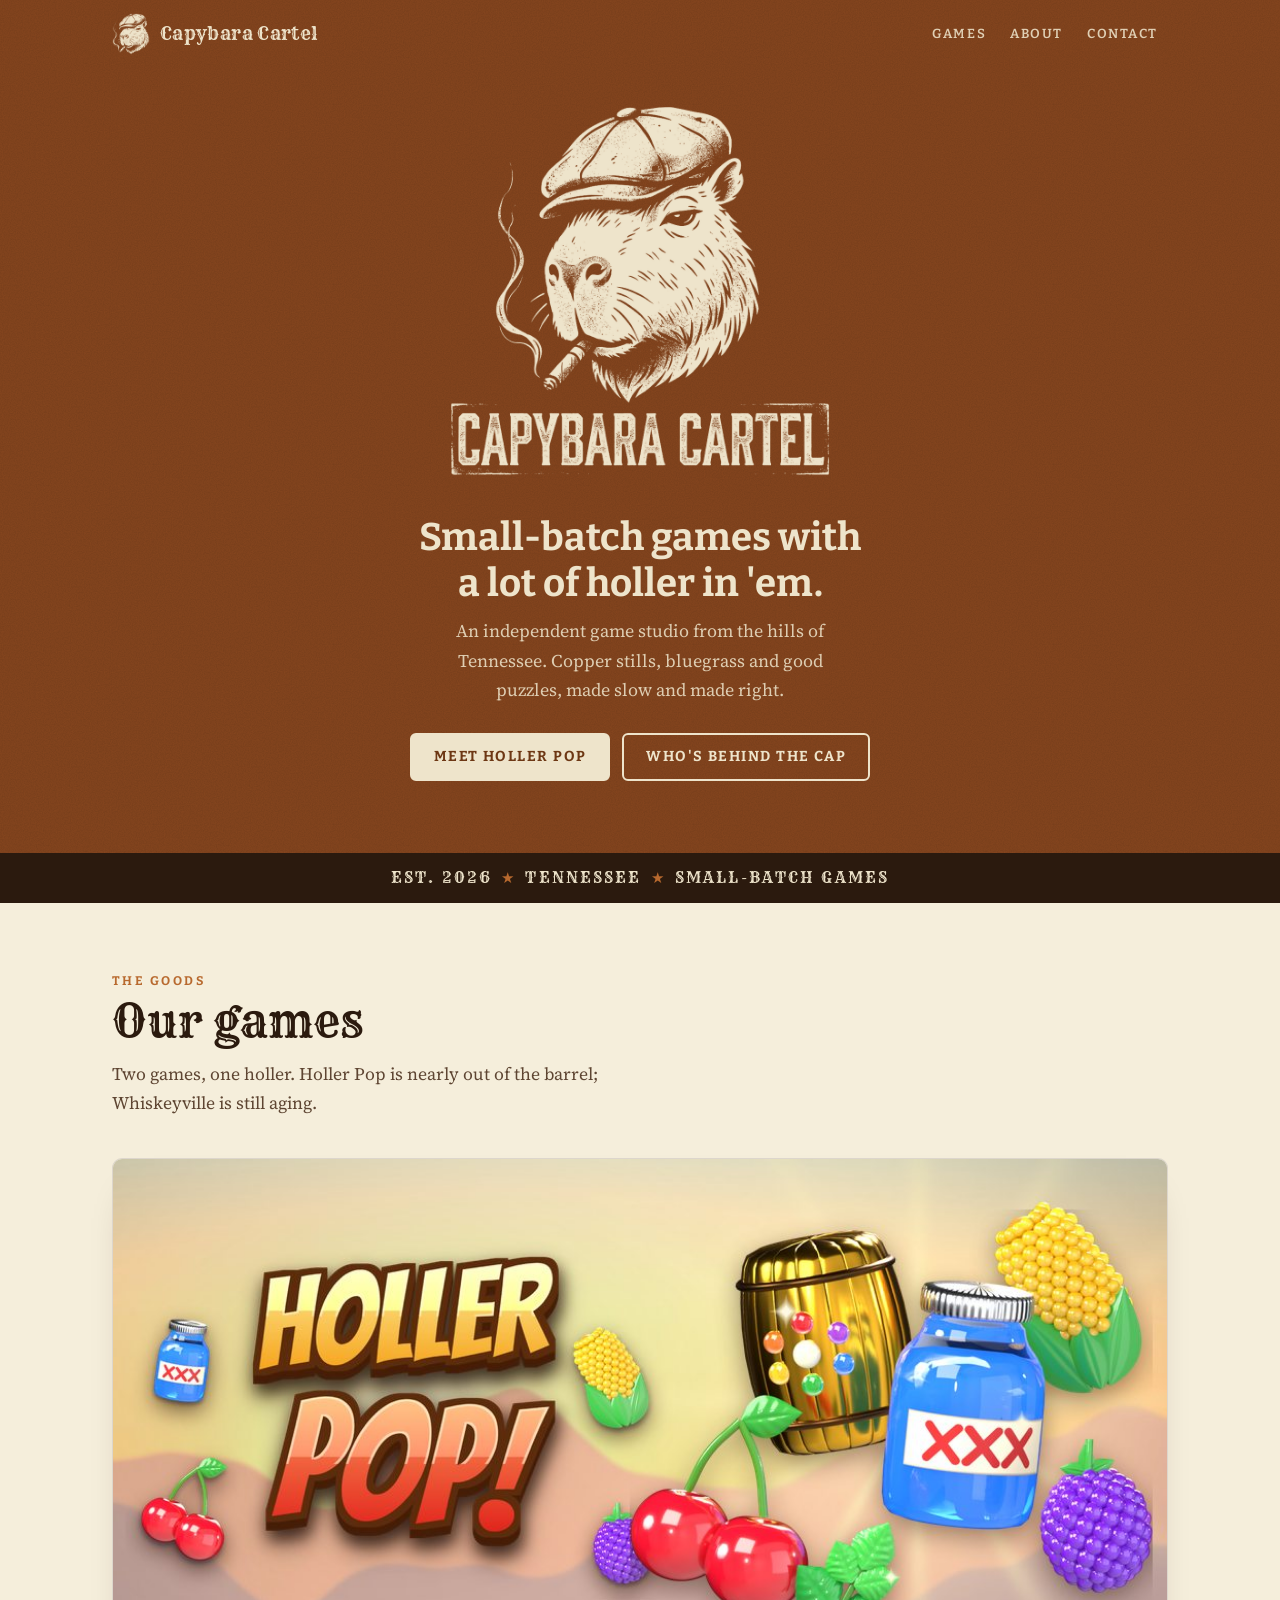
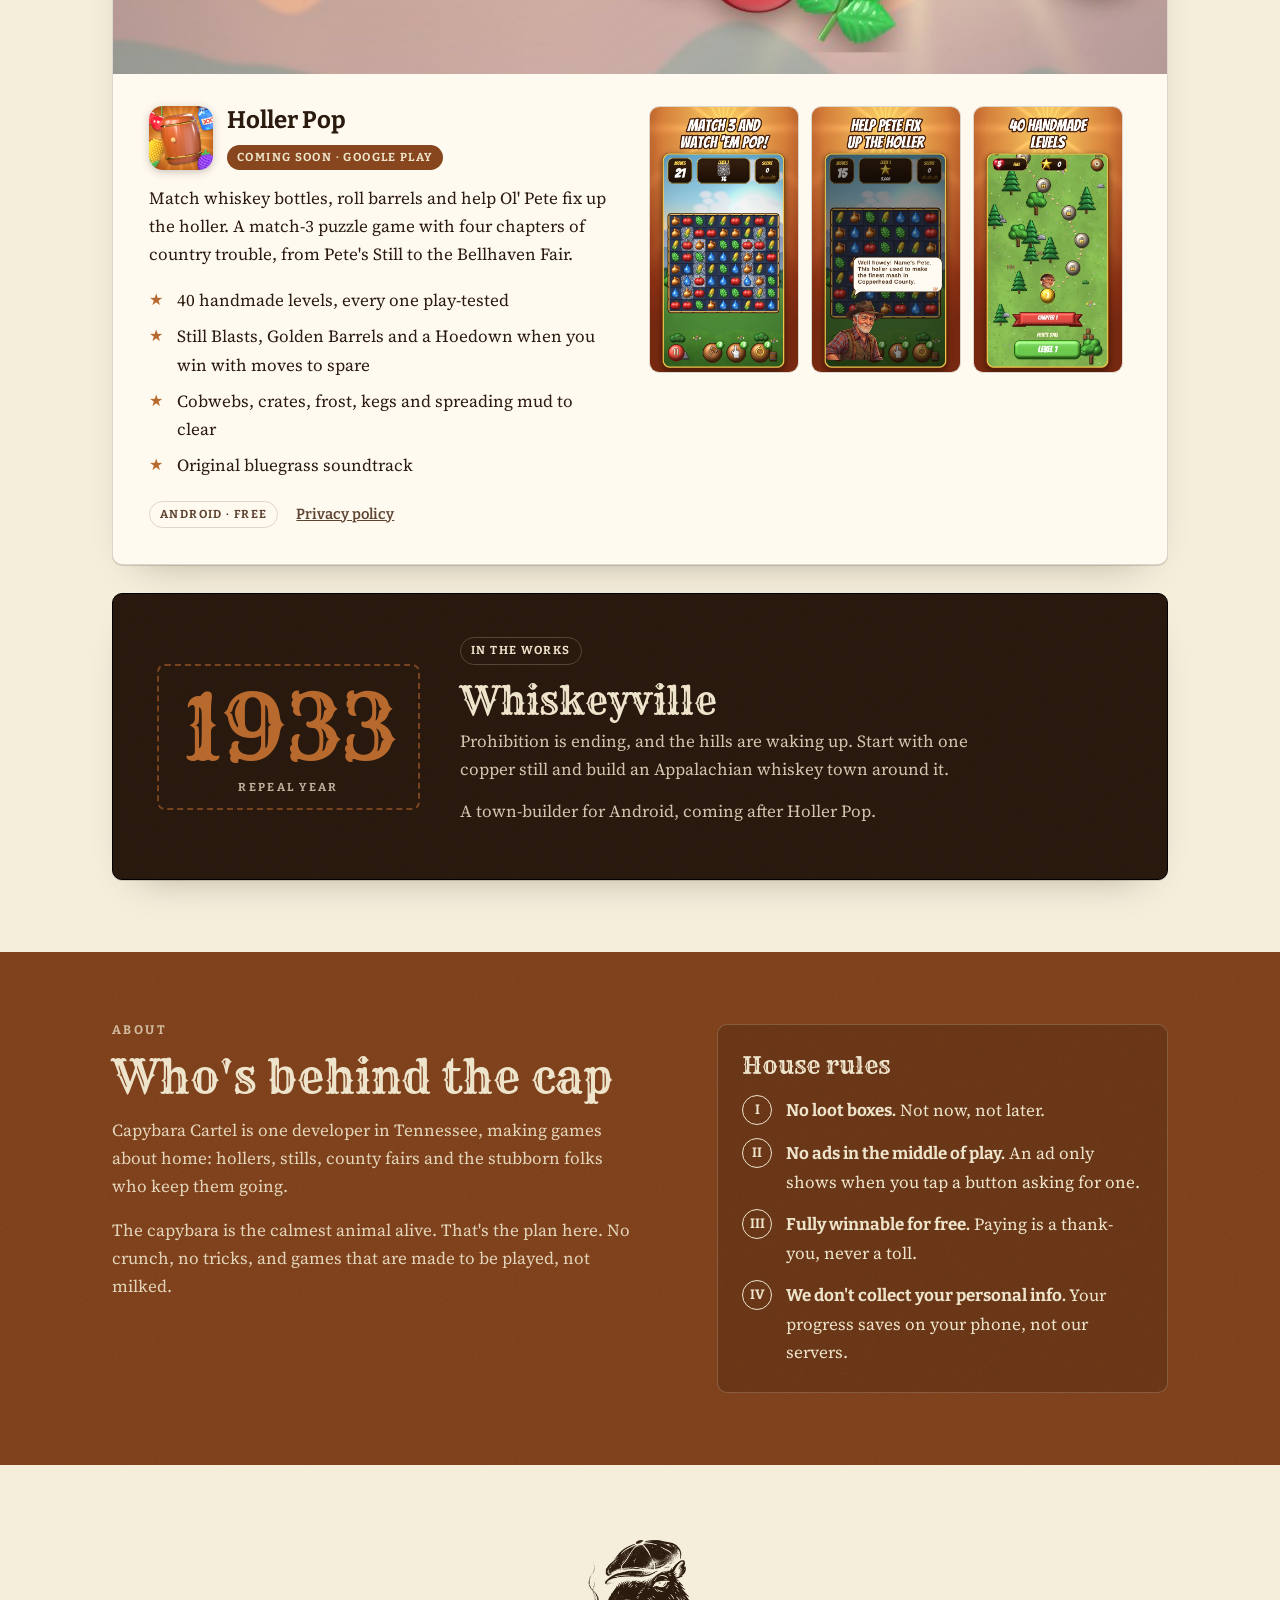
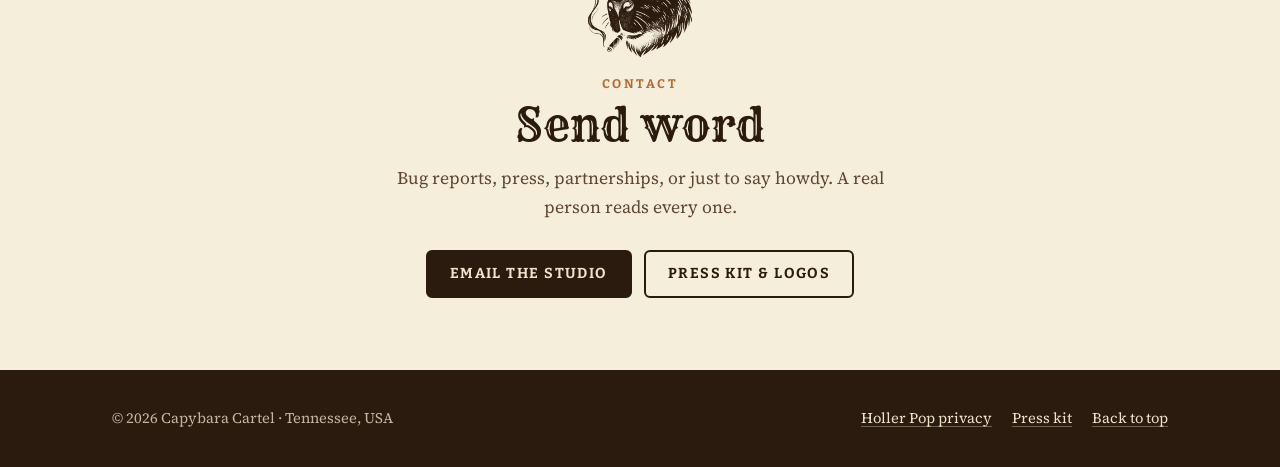
==== index.html @ c7dc0585 "Capybara Cartel studio site and logo kit Home page, press kit, Holler Pop privacy policy, app-ads.tx" ====
<!doctype html>
<html lang="en">
<head>
<meta charset="utf-8">
<meta name="viewport" content="width=device-width, initial-scale=1">
<title>Capybara Cartel</title>
<meta name="description" content="Capybara Cartel is an independent game studio in Tennessee making small-batch games. Home of Holler Pop and Whiskeyville.">
<meta name="theme-color" content="#87461e">

<!-- Sharing cards. Absolute URLs: update SITE_URL here if the site moves to its own domain. -->
<meta property="og:type" content="website">
<meta property="og:site_name" content="Capybara Cartel">
<meta property="og:title" content="Capybara Cartel">
<meta property="og:description" content="Small-batch games from the hills of Tennessee. Home of Holler Pop and Whiskeyville.">
<meta property="og:url" content="https://devslade.github.io/">
<meta property="og:image" content="https://devslade.github.io/assets/img/og-image.png">
<meta name="twitter:card" content="summary_large_image">

<link rel="icon" href="assets/img/favicon.ico" sizes="any">
<link rel="icon" type="image/png" sizes="32x32" href="assets/img/icon-32.png">
<link rel="apple-touch-icon" href="assets/img/icon-180.png">
<link rel="manifest" href="site.webmanifest">

<link rel="preconnect" href="https://fonts.googleapis.com">
<link rel="preconnect" href="https://fonts.gstatic.com" crossorigin>
<link href="https://fonts.googleapis.com/css2?family=Bitter:wght@600;700&family=Rye&family=Source+Serif+4:ital,opsz,wght@0,8..60,400;0,8..60,600;1,8..60,400&display=swap" rel="stylesheet">
<link rel="stylesheet" href="assets/css/site.css">
</head>
<body>
<a class="skip" href="#main">Skip to content</a>

<header class="site-header grain">
  <div class="wrap">
    <a class="brand" href="./" aria-label="Capybara Cartel home">
      <img src="assets/img/mark-cream-112.png" width="100" height="112" alt="">
      <span>Capybara Cartel</span>
    </a>
    <nav class="nav" aria-label="Main">
      <a href="#games">Games</a>
      <a href="#about">About</a>
      <a href="#contact">Contact</a>
    </nav>
  </div>
</header>

<main id="main">
  <section class="hero grain" aria-labelledby="hero-title">
    <div class="wrap">
      <img class="hero-logo" src="assets/img/lockup-cream.png" width="880" height="858"
           alt="Capybara Cartel logo: a capybara in a flat cap with a cigar, above the studio name">
      <h1 id="hero-title">Small-batch games with a lot of holler in 'em.</h1>
      <p>An independent game studio from the hills of Tennessee. Copper stills, bluegrass and good puzzles, made slow and made right.</p>
      <div class="actions">
        <a class="btn btn-cream" href="#holler-pop">Meet Holler Pop</a>
        <a class="btn btn-ghost" href="#about">Who's behind the cap</a>
      </div>
    </div>
  </section>

  <div class="band" aria-hidden="true">
    <p>Est. 2026<span class="star">★</span>Tennessee<span class="star">★</span>Small-batch games</p>
  </div>

  <section id="games" aria-labelledby="games-title">
    <div class="wrap">
      <p class="eyebrow">The goods</p>
      <h2 id="games-title">Our games</h2>
      <p class="lede">Two games, one holler. Holler Pop is nearly out of the barrel; Whiskeyville is still aging.</p>

      <article class="game" id="holler-pop" aria-labelledby="hp-title">
        <img class="game-feature" src="assets/img/holler-pop/feature.jpg" width="1024" height="500"
             alt="Holler Pop: cherries, a corn cob, a golden barrel and a jar of moonshine around the game's title">
        <div class="game-body">
          <div>
            <div class="game-title">
              <img src="assets/img/holler-pop/icon-256.png" width="64" height="64" alt="">
              <div>
                <h3 id="hp-title">Holler Pop</h3>
                <span class="pill">Coming soon · Google Play</span>
              </div>
            </div>
            <p>Match whiskey bottles, roll barrels and help Ol' Pete fix up the holler. A match-3 puzzle game with four chapters of country trouble, from Pete's Still to the Bellhaven Fair.</p>
            <ul class="ticks">
              <li>40 handmade levels, every one play-tested</li>
              <li>Still Blasts, Golden Barrels and a Hoedown when you win with moves to spare</li>
              <li>Cobwebs, crates, frost, kegs and spreading mud to clear</li>
              <li>Original bluegrass soundtrack</li>
            </ul>
            <div class="links">
              <span class="pill soft" style="color:var(--ink-soft);border-color:var(--line)">Android · Free</span>
              <a class="text" href="holler-pop/privacy.html">Privacy policy</a>
            </div>
          </div>
          <ul class="shots" aria-label="Holler Pop screenshots">
            <li><img src="assets/img/holler-pop/shot-board.jpg" width="540" height="960" loading="lazy" alt="A level 7 board of apples, corn, leaves and copper stills, some under cobwebs"></li>
            <li><img src="assets/img/holler-pop/shot-pete.jpg" width="540" height="960" loading="lazy" alt="Ol' Pete introduces himself: this holler used to make the finest mash in Copperhead County"></li>
            <li><img src="assets/img/holler-pop/shot-map.jpg" width="540" height="960" loading="lazy" alt="The chapter map, a trail of levels winding through pine trees"></li>
            <li><img src="assets/img/holler-pop/shot-win.jpg" width="540" height="960" loading="lazy" alt="Level 40 complete with three stars and a mallet reward"></li>
          </ul>
        </div>
      </article>

      <article class="game dark grain" id="whiskeyville" aria-labelledby="wv-title">
        <div class="game-body">
          <div class="year" aria-hidden="true">1933<small>Repeal year</small></div>
          <div>
            <span class="pill soft">In the works</span>
            <h3 id="wv-title" style="margin-top:14px">Whiskeyville</h3>
            <p>Prohibition is ending, and the hills are waking up. Start with one copper still and build an Appalachian whiskey town around it.</p>
            <p>A town-builder for Android, coming after Holler Pop.</p>
          </div>
        </div>
      </article>
    </div>
  </section>

  <section class="about grain" id="about" aria-labelledby="about-title">
    <div class="wrap about-grid">
      <div>
        <p class="eyebrow">About</p>
        <h2 id="about-title">Who's behind the cap</h2>
        <p>Capybara Cartel is one developer in Tennessee, making games about home: hollers, stills, county fairs and the stubborn folks who keep them going.</p>
        <p>The capybara is the calmest animal alive. That's the plan here. No crunch, no tricks, and games that are made to be played, not milked.</p>
      </div>
      <div class="rules">
        <h3>House rules</h3>
        <ol>
          <li><strong>No loot boxes.</strong> Not now, not later.</li>
          <li><strong>No ads in the middle of play.</strong> An ad only shows when you tap a button asking for one.</li>
          <li><strong>Fully winnable for free.</strong> Paying is a thank-you, never a toll.</li>
          <li><strong>We don't collect your personal info.</strong> Your progress saves on your phone, not our servers.</li>
        </ol>
      </div>
    </div>
  </section>

  <section class="contact" id="contact" aria-labelledby="contact-title">
    <div class="wrap">
      <img class="mark" src="assets/img/mark-ink-220.png" width="197" height="220" alt="">
      <p class="eyebrow">Contact</p>
      <h2 id="contact-title">Send word</h2>
      <p class="lede">Bug reports, press, partnerships, or just to say howdy. A real person reads every one.</p>
      <div class="actions">
        <!-- Replace SUPPORT_EMAIL with the public studio address (also in holler-pop/privacy.html). -->
        <a class="btn btn-ink" href="mailto:SUPPORT_EMAIL">Email the studio</a>
        <a class="btn btn-line" href="brand/">Press kit &amp; logos</a>
      </div>
    </div>
  </section>
</main>

<footer class="site-footer">
  <div class="wrap">
    <span>© 2026 Capybara Cartel · Tennessee, USA</span>
    <nav aria-label="Footer">
      <a href="holler-pop/privacy.html">Holler Pop privacy</a>
      <a href="brand/">Press kit</a>
      <a href="#main">Back to top</a>
    </nav>
  </div>
</footer>
</body>
</html>
---- assets/css/site.css ----
/* Capybara Cartel — site styles
   Brand: rust #87461E, cream #EEE4CB, ink #2B1A0E.
   Type: Rye (display), Bitter (headings and labels), Source Serif 4 (body). */

:root {
  --rust: #87461e;
  --rust-deep: #6d3714;
  --cream: #eee4cb;
  --paper: #f5eedb;
  --paper-2: #ebe1c6;
  --ink: #2b1a0e;
  --ink-soft: #5e4532;
  --copper: #b8692e;
  --line: rgba(43, 26, 14, 0.16);
  --line-light: rgba(238, 228, 203, 0.22);

  --font-display: "Rye", Georgia, serif;
  --font-head: "Bitter", Georgia, serif;
  --font-body: "Source Serif 4", Georgia, "Times New Roman", serif;

  --wrap: 1120px;
  --radius: 6px;
  --grain: url("data:image/svg+xml,%3Csvg xmlns='http://www.w3.org/2000/svg' width='180' height='180'%3E%3Cfilter id='n'%3E%3CfeTurbulence type='fractalNoise' baseFrequency='.85' numOctaves='3' stitchTiles='stitch'/%3E%3CfeColorMatrix values='0 0 0 0 0 0 0 0 0 0 0 0 0 0 0 0 0 0 .55 0'/%3E%3C/filter%3E%3Crect width='100%25' height='100%25' filter='url(%23n)'/%3E%3C/svg%3E");
}

*, *::before, *::after { box-sizing: border-box; }
html { scroll-behavior: smooth; -webkit-text-size-adjust: 100%; }
body {
  margin: 0;
  background: var(--paper);
  color: var(--ink);
  font: 400 1.0625rem/1.65 var(--font-body);
}
img { max-width: 100%; height: auto; display: block; }
a { color: inherit; }
:focus-visible { outline: 3px solid var(--copper); outline-offset: 3px; border-radius: 2px; }

.wrap { width: 100%; max-width: var(--wrap); margin: 0 auto; padding: 0 16px; }
@media (min-width: 720px) { .wrap { padding: 0 32px; } }

.skip { position: absolute; left: -999px; top: 0; background: var(--cream); color: var(--ink); padding: 8px 12px; z-index: 10; }
.skip:focus { left: 8px; top: 8px; }

/* Grain overlay for the rust sections, to match the logo's screen-print texture */
.grain { position: relative; isolation: isolate; }
.grain::after {
  content: ""; position: absolute; inset: 0; z-index: -1; pointer-events: none;
  background-image: var(--grain); opacity: 0.22; mix-blend-mode: multiply;
}

/* ── Header ───────────────────────────────────────────── */
.site-header { background: var(--rust); color: var(--cream); }
.site-header .wrap { display: flex; align-items: center; justify-content: space-between; gap: 16px; min-height: 68px; }
.brand { display: flex; align-items: center; gap: 10px; text-decoration: none; }
.brand img { width: 38px; height: auto; }
.brand span { font-family: var(--font-display); font-size: 1.15rem; letter-spacing: 0.02em; white-space: nowrap; }
.nav { display: flex; gap: 4px; }
.nav a {
  font: 600 0.82rem/1 var(--font-head); text-transform: uppercase; letter-spacing: 0.12em;
  text-decoration: none; padding: 10px 10px; border-radius: var(--radius); color: var(--cream); opacity: 0.88;
}
.nav a:hover { opacity: 1; background: rgba(0, 0, 0, 0.14); }
@media (max-width: 520px) {
  .brand span { display: none; }
  .nav a { padding: 10px 8px; letter-spacing: 0.08em; }
}

/* ── Hero ─────────────────────────────────────────────── */
.hero { background: var(--rust); color: var(--cream); text-align: center; padding: 28px 0 72px; }
.hero-logo { width: min(400px, 78vw); margin: 0 auto; }
.hero h1 {
  font: 700 clamp(1.6rem, 4.2vw, 2.4rem)/1.2 var(--font-head);
  margin: 28px auto 10px; max-width: 22ch; text-wrap: balance;
}
.hero p { margin: 0 auto; max-width: 46ch; font-size: 1.12rem; color: rgba(238, 228, 203, 0.86); }
.hero .actions { margin-top: 28px; display: flex; gap: 12px; justify-content: center; flex-wrap: wrap; }

.btn {
  display: inline-flex; align-items: center; gap: 8px;
  font: 700 0.9rem/1 var(--font-head); text-transform: uppercase; letter-spacing: 0.1em;
  text-decoration: none; padding: 15px 22px; border-radius: var(--radius);
  border: 2px solid currentColor; transition: transform 0.12s ease, background 0.12s ease;
}
.btn:hover { transform: translateY(-1px); }
.btn-cream { background: var(--cream); color: var(--rust-deep); border-color: var(--cream); }
.btn-cream:hover { background: #fff6df; }
.btn-ghost { color: var(--cream); }
.btn-ghost:hover { background: rgba(0, 0, 0, 0.14); }
.btn-ink { background: var(--ink); color: var(--cream); border-color: var(--ink); }
.btn-ink:hover { background: #3d2615; }

/* Stamped band under the hero */
.band { background: var(--ink); color: var(--cream); overflow: hidden; }
.band p {
  margin: 0; padding: 14px 16px; text-align: center;
  font: 400 0.95rem/1.4 var(--font-display); letter-spacing: 0.14em; text-transform: uppercase;
}
.band .star { color: var(--copper); padding: 0 0.6em; }

/* ── Sections ─────────────────────────────────────────── */
section { padding: 72px 0; }
.eyebrow {
  font: 700 0.78rem/1 var(--font-head); text-transform: uppercase; letter-spacing: 0.2em;
  color: var(--copper); margin: 0 0 10px;
}
h2 { font: 400 clamp(1.9rem, 5vw, 2.8rem)/1.1 var(--font-display); margin: 0 0 14px; }
h3 { font: 700 1.5rem/1.2 var(--font-head); margin: 0 0 6px; }
.lede { max-width: 60ch; color: var(--ink-soft); margin: 0 0 40px; font-size: 1.1rem; }

/* ── Games ────────────────────────────────────────────── */
.game {
  background: #fffaf0; border: 1px solid var(--line); border-radius: 10px; overflow: hidden;
  box-shadow: 0 1px 0 var(--line), 0 18px 40px -28px rgba(43, 26, 14, 0.45);
}
.game + .game { margin-top: 28px; }
.game-feature { aspect-ratio: 1024 / 500; width: 100%; object-fit: cover; background: var(--paper-2); }
.game-body { padding: 24px 20px 28px; display: grid; gap: 28px; }
@media (min-width: 900px) { .game-body { grid-template-columns: 1fr 1.05fr; padding: 32px 36px 36px; gap: 40px; } }

.game-title { display: flex; align-items: center; gap: 14px; margin-bottom: 14px; }
.game-title img { width: 64px; height: 64px; border-radius: 14px; box-shadow: 0 2px 8px rgba(43, 26, 14, 0.25); }
.pill {
  display: inline-block; font: 700 0.72rem/1 var(--font-head); text-transform: uppercase; letter-spacing: 0.12em;
  padding: 7px 10px; border-radius: 99px; background: var(--rust); color: var(--cream);
}
.pill.soft { background: transparent; color: var(--cream); border: 1.5px solid var(--line-light); }
.game p { margin: 0 0 14px; }
.ticks { list-style: none; padding: 0; margin: 18px 0 22px; display: grid; gap: 8px; }
.ticks li { padding-left: 28px; position: relative; }
.ticks li::before {
  content: "★"; position: absolute; left: 0; top: 0; color: var(--copper); font-size: 1rem;
}
.game .links { display: flex; flex-wrap: wrap; gap: 10px 18px; align-items: center; }
.game .links a.text { font: 600 0.92rem/1.2 var(--font-head); color: var(--ink-soft); }

.shots {
  display: grid; grid-auto-flow: column; grid-auto-columns: minmax(150px, 1fr); gap: 12px;
  overflow-x: auto; scroll-snap-type: x mandatory; padding-bottom: 6px; margin: 0;
  list-style: none; padding-left: 0;
}
.shots li { scroll-snap-align: start; }
.shots img { border-radius: 10px; border: 1px solid var(--line); aspect-ratio: 9 / 16; object-fit: cover; width: 100%; }
@media (max-width: 899px) { .shots { grid-auto-columns: 42%; } }

/* Whiskeyville: dark card */
.game.dark { background: var(--ink); color: var(--cream); border-color: #000; }
.game.dark .game-body { grid-template-columns: 1fr; padding: 36px 20px; }
@media (min-width: 900px) { .game.dark .game-body { grid-template-columns: auto 1fr; align-items: center; padding: 40px 44px; } }
.game.dark h3 { font: 400 clamp(1.8rem, 4.5vw, 2.4rem)/1.1 var(--font-display); }
.game.dark p { color: rgba(238, 228, 203, 0.85); max-width: 60ch; }
.year {
  font: 400 clamp(3.4rem, 11vw, 5.6rem)/1 var(--font-display); color: var(--copper);
  border: 2px dashed rgba(184, 105, 46, 0.55); border-radius: 8px; padding: 18px 22px 12px; text-align: center;
}
.year small { display: block; font: 700 0.72rem/1.4 var(--font-head); letter-spacing: 0.2em; text-transform: uppercase; color: var(--cream); opacity: 0.75; margin-top: 6px; }

/* ── About ────────────────────────────────────────────── */
.about { background: var(--rust); color: var(--cream); }
.about .eyebrow { color: var(--cream); opacity: 0.75; }
.about-grid { display: grid; gap: 40px; align-items: start; }
@media (min-width: 900px) { .about-grid { grid-template-columns: 1.2fr 1fr; gap: 64px; } }
.about p { margin: 0 0 16px; max-width: 58ch; color: rgba(238, 228, 203, 0.9); }
.rules {
  background: rgba(0, 0, 0, 0.16); border: 1px solid var(--line-light); border-radius: 10px; padding: 26px 24px;
}
.rules h3 { font: 400 1.5rem/1.2 var(--font-display); margin: 0 0 16px; }
.rules ol { margin: 0; padding: 0; list-style: none; counter-reset: rule; display: grid; gap: 14px; }
.rules li { counter-increment: rule; padding-left: 44px; position: relative; }
.rules li::before {
  content: counter(rule, upper-roman); position: absolute; left: 0; top: -1px;
  font: 700 0.85rem/1 var(--font-head); width: 30px; height: 30px; display: grid; place-items: center;
  border: 1.5px solid var(--cream); border-radius: 50%;
}
.rules strong { font-family: var(--font-head); }

/* ── Contact ──────────────────────────────────────────── */
.contact { text-align: center; }
.contact .lede { margin: 0 auto 28px; }
.contact .mark { width: 110px; margin: 0 auto 18px; }
.contact .actions { display: flex; gap: 12px; justify-content: center; flex-wrap: wrap; }
.contact .btn-line { color: var(--ink); }
.contact .btn-line:hover { background: var(--paper-2); }

/* ── Footer ───────────────────────────────────────────── */
.site-footer { background: var(--ink); color: rgba(238, 228, 203, 0.78); padding: 36px 0; font-size: 0.92rem; }
.site-footer .wrap { display: flex; flex-wrap: wrap; gap: 14px 28px; align-items: center; justify-content: space-between; }
.site-footer nav { display: flex; flex-wrap: wrap; gap: 8px 20px; }
.site-footer a { color: var(--cream); text-decoration-color: rgba(238, 228, 203, 0.35); text-underline-offset: 3px; }

@media (prefers-reduced-motion: reduce) {
  html { scroll-behavior: auto; }
  .btn { transition: none; }
}
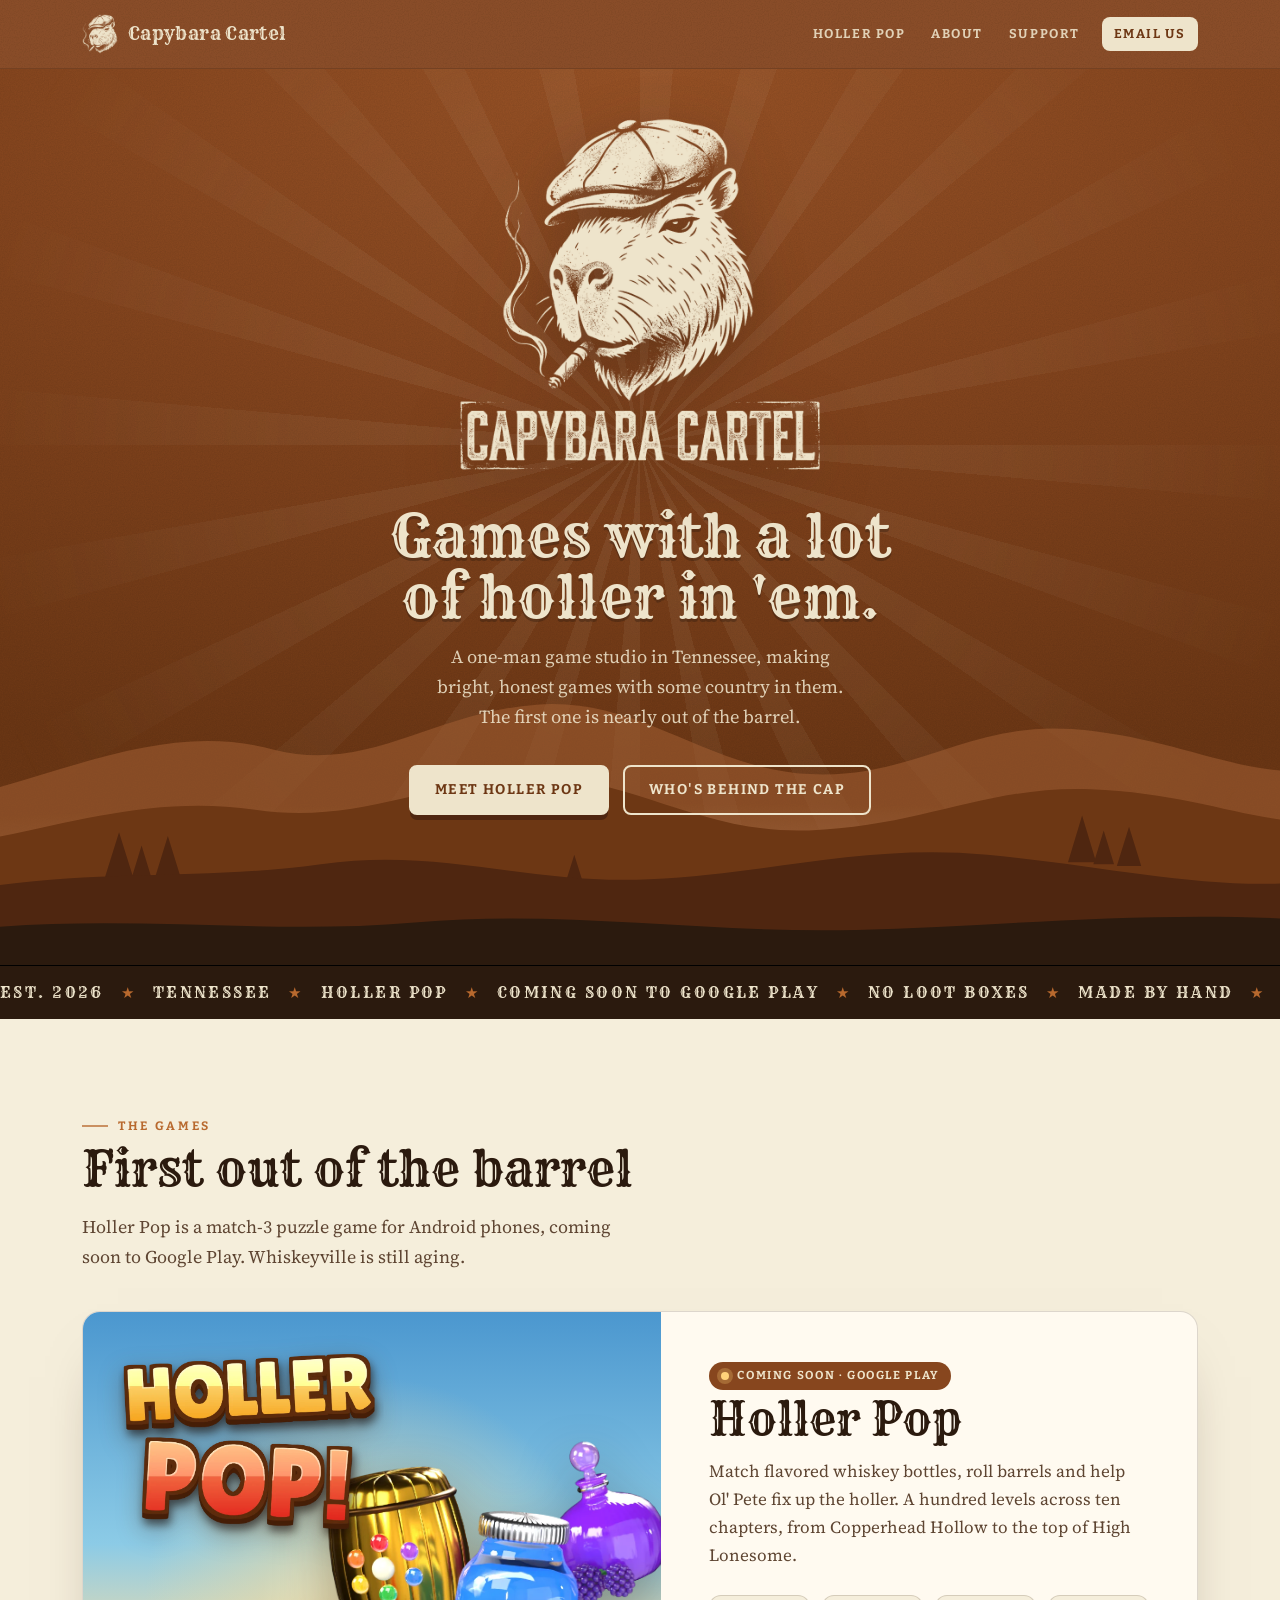
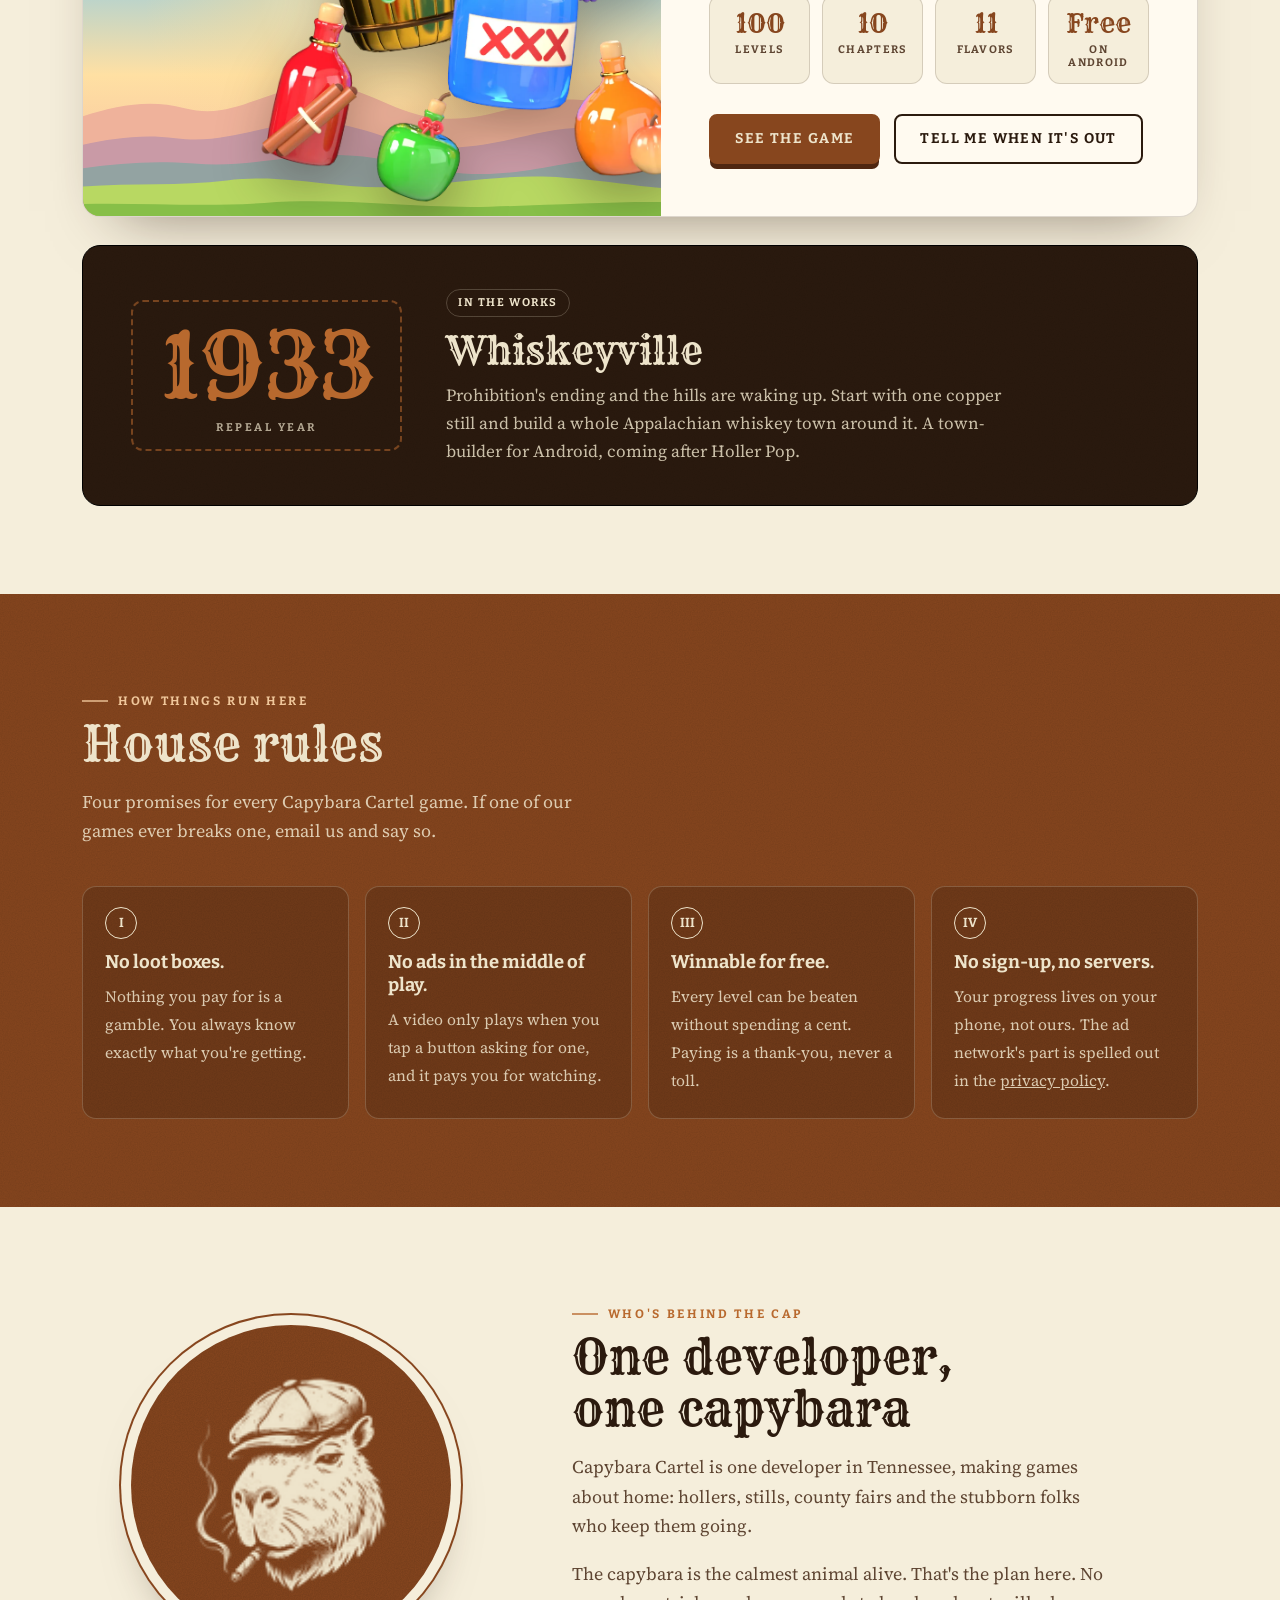
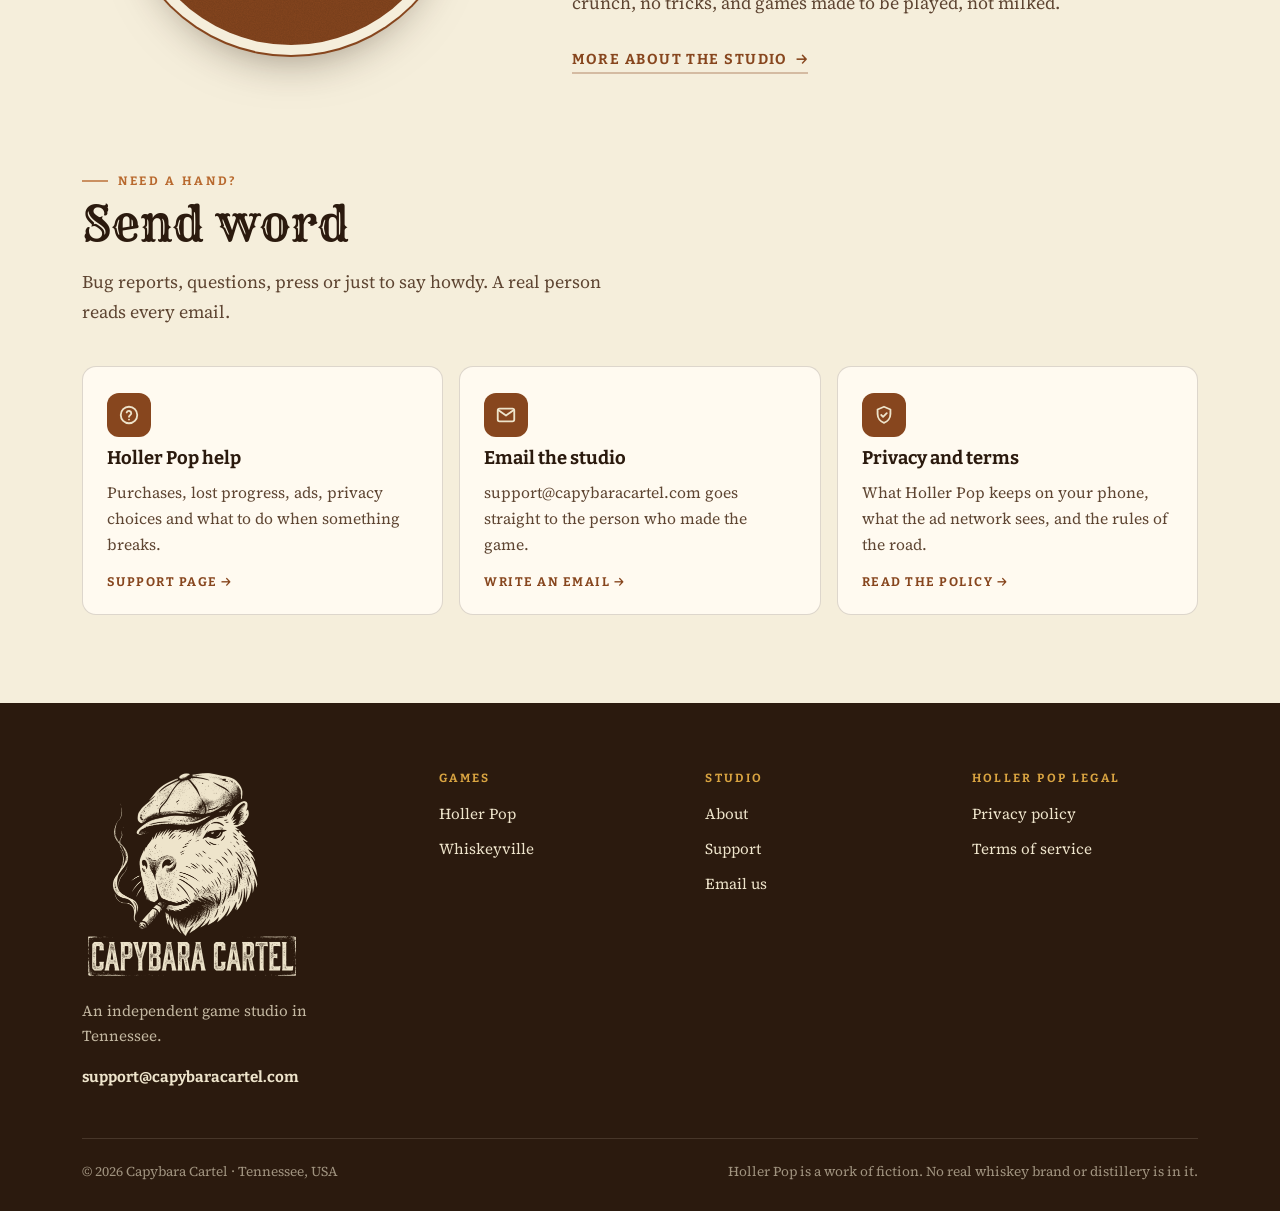
==== commit 4ee8cfca: "Redesign the studio site; new Holler Pop page, privacy policy and terms - New home page in the studi" ====
--- a/index.html
+++ b/index.html
@@ -3,147 +3,184 @@
 <head>
 <meta charset="utf-8">
 <meta name="viewport" content="width=device-width, initial-scale=1">
-<title>Capybara Cartel</title>
-<meta name="description" content="Capybara Cartel is an independent game studio in Tennessee making small-batch games. Home of Holler Pop and Whiskeyville.">
+<title>Capybara Cartel · Independent games from Tennessee</title>
+<meta name="description" content="Capybara Cartel is a one-person game studio in Tennessee. Home of Holler Pop, a match-3 puzzle game coming soon to Google Play.">
 <meta name="theme-color" content="#87461e">
-
-<!-- Sharing cards. Absolute URLs: update SITE_URL here if the site moves to its own domain. -->
+<link rel="canonical" href="https://capybaracartel.com/">
+
 <meta property="og:type" content="website">
 <meta property="og:site_name" content="Capybara Cartel">
 <meta property="og:title" content="Capybara Cartel">
-<meta property="og:description" content="Small-batch games from the hills of Tennessee. Home of Holler Pop and Whiskeyville.">
-<meta property="og:url" content="https://devslade.github.io/">
-<meta property="og:image" content="https://devslade.github.io/assets/img/og-image.png">
+<meta property="og:description" content="A one-person game studio in Tennessee. Home of Holler Pop.">
+<meta property="og:url" content="https://capybaracartel.com/">
+<meta property="og:image" content="https://capybaracartel.com/assets/img/og-image.png">
 <meta name="twitter:card" content="summary_large_image">
 
-<link rel="icon" href="assets/img/favicon.ico" sizes="any">
-<link rel="icon" type="image/png" sizes="32x32" href="assets/img/icon-32.png">
-<link rel="apple-touch-icon" href="assets/img/icon-180.png">
-<link rel="manifest" href="site.webmanifest">
+<link rel="icon" href="/assets/img/favicon.ico" sizes="any">
+<link rel="icon" type="image/png" sizes="32x32" href="/assets/img/icon-32.png">
+<link rel="apple-touch-icon" href="/assets/img/icon-180.png">
+<link rel="manifest" href="/site.webmanifest">
 
 <link rel="preconnect" href="https://fonts.googleapis.com">
 <link rel="preconnect" href="https://fonts.gstatic.com" crossorigin>
 <link href="https://fonts.googleapis.com/css2?family=Bitter:wght@600;700&family=Rye&family=Source+Serif+4:ital,opsz,wght@0,8..60,400;0,8..60,600;1,8..60,400&display=swap" rel="stylesheet">
-<link rel="stylesheet" href="assets/css/site.css">
+<link rel="stylesheet" href="/assets/css/site.css">
+<script>document.documentElement.classList.add("js")</script>
+<script src="/assets/js/site.js" defer></script>
 </head>
 <body>
 <a class="skip" href="#main">Skip to content</a>
 
 <header class="site-header grain">
   <div class="wrap">
-    <a class="brand" href="./" aria-label="Capybara Cartel home">
-      <img src="assets/img/mark-cream-112.png" width="100" height="112" alt="">
+    <a class="brand" href="/" aria-label="Capybara Cartel home">
+      <img src="/assets/img/mark-cream-112.png" width="100" height="112" alt="">
       <span>Capybara Cartel</span>
     </a>
-    <nav class="nav" aria-label="Main">
-      <a href="#games">Games</a>
-      <a href="#about">About</a>
-      <a href="#contact">Contact</a>
+    <button class="menu-btn" type="button" aria-expanded="false" aria-controls="site-nav">
+      <svg viewBox="0 0 24 24" fill="none" stroke="currentColor" stroke-width="2.5" stroke-linecap="round" aria-hidden="true"><path d="M4 7h16M4 12h16M4 17h16"/></svg>Menu
+    </button>
+    <nav class="nav" id="site-nav" aria-label="Main">
+      <a href="/holler-pop/">Holler Pop</a>
+      <a href="/about/">About</a>
+      <a href="/support/">Support</a>
+      <a class="nav-cta" href="mailto:support@capybaracartel.com">Email us</a>
     </nav>
   </div>
 </header>
 
 <main id="main">
   <section class="hero grain" aria-labelledby="hero-title">
-    <div class="wrap">
-      <img class="hero-logo" src="assets/img/lockup-cream.png" width="880" height="858"
+    <div class="rays" aria-hidden="true"></div>
+    <div class="wrap">
+      <img class="hero-logo" src="/assets/img/lockup-cream.png" width="880" height="858"
            alt="Capybara Cartel logo: a capybara in a flat cap with a cigar, above the studio name">
-      <h1 id="hero-title">Small-batch games with a lot of holler in 'em.</h1>
-      <p>An independent game studio from the hills of Tennessee. Copper stills, bluegrass and good puzzles, made slow and made right.</p>
+      <h1 id="hero-title">Games with a lot of holler in 'em.</h1>
+      <p class="sub">A one-man game studio in Tennessee, making bright, honest games with some country in them. The first one is nearly out of the barrel.</p>
       <div class="actions">
-        <a class="btn btn-cream" href="#holler-pop">Meet Holler Pop</a>
-        <a class="btn btn-ghost" href="#about">Who's behind the cap</a>
-      </div>
+        <a class="btn btn-cream" href="/holler-pop/">Meet Holler Pop</a>
+        <a class="btn btn-ghost" href="/about/">Who's behind the cap</a>
+      </div>
+    </div>
+    <div class="fog" aria-hidden="true"></div>
+    <div class="ridges" aria-hidden="true">
+      <svg viewBox="0 0 1440 300" preserveAspectRatio="xMidYMax slice">
+        <path fill="#a35f33" opacity=".55" d="M0,120 C120,90 220,40 330,70 C430,96 500,30 610,22 C720,14 790,90 900,96 C1010,102 1070,40 1180,48 C1290,56 1360,100 1440,92 L1440,300 L0,300Z"/>
+        <path fill="#6d3714" d="M0,170 C110,150 200,118 310,134 C420,150 490,104 600,100 C710,96 780,160 900,156 C1020,152 1090,108 1200,112 C1310,116 1380,150 1440,146 L1440,300 L0,300Z"/>
+        <path fill="#4f2610" d="M150 206 l15 -48 l15 48z M178 208 l11 -36 l11 36z M204 204 l13 -42 l13 42z M1176 190 l15 -50 l15 50z M1203 192 l11 -36 l11 36z M1228 194 l13 -42 l13 42z M640 214 l10 -32 l10 32z"/>
+        <path fill="#4f2610" d="M0,220 C140,196 250,210 380,192 C510,174 600,214 730,208 C860,202 960,170 1090,182 C1220,194 1330,222 1440,210 L1440,300 L0,300Z"/>
+        <path fill="#2b1a0e" d="M0,262 C170,244 320,268 480,254 C640,240 790,266 950,262 C1110,258 1270,240 1440,252 L1440,300 L0,300Z"/>
+      </svg>
     </div>
   </section>
 
   <div class="band" aria-hidden="true">
-    <p>Est. 2026<span class="star">★</span>Tennessee<span class="star">★</span>Small-batch games</p>
+    <div class="band-track">
+      <p>Est. 2026<span class="star">★</span>Tennessee<span class="star">★</span>Holler Pop<span class="star">★</span>Coming soon to Google Play<span class="star">★</span>No loot boxes<span class="star">★</span>Made by hand<span class="star">★</span></p>
+      <p>Est. 2026<span class="star">★</span>Tennessee<span class="star">★</span>Holler Pop<span class="star">★</span>Coming soon to Google Play<span class="star">★</span>No loot boxes<span class="star">★</span>Made by hand<span class="star">★</span></p>
+    </div>
   </div>
 
   <section id="games" aria-labelledby="games-title">
     <div class="wrap">
-      <p class="eyebrow">The goods</p>
-      <h2 id="games-title">Our games</h2>
-      <p class="lede">Two games, one holler. Holler Pop is nearly out of the barrel; Whiskeyville is still aging.</p>
-
-      <article class="game" id="holler-pop" aria-labelledby="hp-title">
-        <img class="game-feature" src="assets/img/holler-pop/feature.jpg" width="1024" height="500"
-             alt="Holler Pop: cherries, a corn cob, a golden barrel and a jar of moonshine around the game's title">
-        <div class="game-body">
-          <div>
-            <div class="game-title">
-              <img src="assets/img/holler-pop/icon-256.png" width="64" height="64" alt="">
-              <div>
-                <h3 id="hp-title">Holler Pop</h3>
-                <span class="pill">Coming soon · Google Play</span>
-              </div>
-            </div>
-            <p>Match whiskey bottles, roll barrels and help Ol' Pete fix up the holler. A match-3 puzzle game with four chapters of country trouble, from Pete's Still to the Bellhaven Fair.</p>
-            <ul class="ticks">
-              <li>40 handmade levels, every one play-tested</li>
-              <li>Still Blasts, Golden Barrels and a Hoedown when you win with moves to spare</li>
-              <li>Cobwebs, crates, frost, kegs and spreading mud to clear</li>
-              <li>Original bluegrass soundtrack</li>
-            </ul>
-            <div class="links">
-              <span class="pill soft" style="color:var(--ink-soft);border-color:var(--line)">Android · Free</span>
-              <a class="text" href="holler-pop/privacy.html">Privacy policy</a>
-            </div>
+      <p class="eyebrow">The games</p>
+      <h2 id="games-title">First out of the barrel</h2>
+      <p class="lede">Holler Pop is a match-3 puzzle game for Android phones, coming soon to Google Play. Whiskeyville is still aging.</p>
+
+      <article class="feature reveal" aria-labelledby="hp-title">
+        <a class="feature-art" href="/holler-pop/" data-parallax tabindex="-1" aria-hidden="true">
+          <div class="sun"></div>
+          <div class="hills">
+            <svg viewBox="0 0 1440 320" preserveAspectRatio="xMidYMax slice">
+              <path fill="#efb29b" d="M0,140 C120,100 210,60 320,88 C420,114 480,52 590,40 C700,28 760,104 870,110 C980,116 1050,62 1160,70 C1270,78 1360,120 1440,112 L1440,320 L0,320Z"/>
+              <path fill="#c99aa6" d="M0,190 C100,168 190,138 300,152 C410,166 480,122 590,118 C700,114 770,176 890,172 C1010,168 1080,126 1190,130 C1300,134 1380,166 1440,162 L1440,320 L0,320Z"/>
+              <path fill="#93a3a2" d="M0,232 C120,212 220,196 340,206 C460,216 540,184 660,188 C780,192 850,232 970,228 C1090,224 1160,190 1270,196 C1360,201 1410,222 1440,220 L1440,320 L0,320Z"/>
+              <path fill="#b8d862" d="M0,268 C150,240 280,258 410,242 C540,226 640,262 770,256 C900,250 1000,226 1130,236 C1260,246 1350,268 1440,258 L1440,320 L0,320Z"/>
+              <path fill="#87bf48" d="M0,298 C170,282 320,302 490,290 C660,278 800,302 970,298 C1140,294 1300,282 1440,292 L1440,320 L0,320Z"/>
+            </svg>
           </div>
-          <ul class="shots" aria-label="Holler Pop screenshots">
-            <li><img src="assets/img/holler-pop/shot-board.jpg" width="540" height="960" loading="lazy" alt="A level 7 board of apples, corn, leaves and copper stills, some under cobwebs"></li>
-            <li><img src="assets/img/holler-pop/shot-pete.jpg" width="540" height="960" loading="lazy" alt="Ol' Pete introduces himself: this holler used to make the finest mash in Copperhead County"></li>
-            <li><img src="assets/img/holler-pop/shot-map.jpg" width="540" height="960" loading="lazy" alt="The chapter map, a trail of levels winding through pine trees"></li>
-            <li><img src="assets/img/holler-pop/shot-win.jpg" width="540" height="960" loading="lazy" alt="Level 40 complete with three stars and a mallet reward"></li>
+          <img class="hp-logo" src="/assets/img/holler-pop/logo.webp" width="889" height="635" alt="" data-depth="0.4">
+          <img class="cluster" src="/assets/img/holler-pop/cluster.webp" width="945" height="815" alt="" data-depth="1">
+        </a>
+        <div class="feature-body">
+          <span class="status"><span class="dot"></span>Coming soon · Google Play</span>
+          <h3 id="hp-title">Holler Pop</h3>
+          <p>Match flavored whiskey bottles, roll barrels and help Ol' Pete fix up the holler. A hundred levels across ten chapters, from Copperhead Hollow to the top of High Lonesome.</p>
+          <ul class="stats">
+            <li><b>100</b><span>Levels</span></li>
+            <li><b>10</b><span>Chapters</span></li>
+            <li><b>11</b><span>Flavors</span></li>
+            <li><b>Free</b><span>On Android</span></li>
           </ul>
-        </div>
-      </article>
-
-      <article class="game dark grain" id="whiskeyville" aria-labelledby="wv-title">
-        <div class="game-body">
-          <div class="year" aria-hidden="true">1933<small>Repeal year</small></div>
-          <div>
-            <span class="pill soft">In the works</span>
-            <h3 id="wv-title" style="margin-top:14px">Whiskeyville</h3>
-            <p>Prohibition is ending, and the hills are waking up. Start with one copper still and build an Appalachian whiskey town around it.</p>
-            <p>A town-builder for Android, coming after Holler Pop.</p>
+          <div class="actions">
+            <a class="btn btn-rust" href="/holler-pop/">See the game</a>
+            <a class="btn btn-line" href="mailto:support@capybaracartel.com?subject=Tell%20me%20when%20Holler%20Pop%20is%20out&amp;body=Howdy!%20Send%20me%20a%20note%20when%20Holler%20Pop%20is%20on%20Google%20Play.">Tell me when it's out</a>
           </div>
         </div>
       </article>
-    </div>
-  </section>
-
-  <section class="about grain" id="about" aria-labelledby="about-title">
-    <div class="wrap about-grid">
-      <div>
-        <p class="eyebrow">About</p>
-        <h2 id="about-title">Who's behind the cap</h2>
-        <p>Capybara Cartel is one developer in Tennessee, making games about home: hollers, stills, county fairs and the stubborn folks who keep them going.</p>
-        <p>The capybara is the calmest animal alive. That's the plan here. No crunch, no tricks, and games that are made to be played, not milked.</p>
-      </div>
-      <div class="rules">
-        <h3>House rules</h3>
-        <ol>
-          <li><strong>No loot boxes.</strong> Not now, not later.</li>
-          <li><strong>No ads in the middle of play.</strong> An ad only shows when you tap a button asking for one.</li>
-          <li><strong>Fully winnable for free.</strong> Paying is a thank-you, never a toll.</li>
-          <li><strong>We don't collect your personal info.</strong> Your progress saves on your phone, not our servers.</li>
-        </ol>
-      </div>
-    </div>
-  </section>
-
-  <section class="contact" id="contact" aria-labelledby="contact-title">
-    <div class="wrap">
-      <img class="mark" src="assets/img/mark-ink-220.png" width="197" height="220" alt="">
-      <p class="eyebrow">Contact</p>
-      <h2 id="contact-title">Send word</h2>
-      <p class="lede">Bug reports, press, partnerships, or just to say howdy. A real person reads every one.</p>
-      <div class="actions">
-        <!-- Replace SUPPORT_EMAIL with the public studio address (also in holler-pop/privacy.html). -->
-        <a class="btn btn-ink" href="mailto:SUPPORT_EMAIL">Email the studio</a>
-        <a class="btn btn-line" href="brand/">Press kit &amp; logos</a>
+
+      <article class="teaser grain reveal" id="whiskeyville" aria-labelledby="wv-title">
+        <div class="year" aria-hidden="true">1933<small>Repeal year</small></div>
+        <div>
+          <span class="pill-line">In the works</span>
+          <h3 id="wv-title">Whiskeyville</h3>
+          <p>Prohibition's ending and the hills are waking up. Start with one copper still and build a whole Appalachian whiskey town around it. A town-builder for Android, coming after Holler Pop.</p>
+        </div>
+      </article>
+    </div>
+  </section>
+
+  <section class="rules-sec grain" aria-labelledby="rules-title">
+    <div class="wrap">
+      <p class="eyebrow">How things run here</p>
+      <h2 id="rules-title">House rules</h2>
+      <p class="lede">Four promises for every Capybara Cartel game. If one of our games ever breaks one, email us and say so.</p>
+      <ol class="rules-grid">
+        <li class="reveal"><strong>No loot boxes.</strong><span>Nothing you pay for is a gamble. You always know exactly what you're getting.</span></li>
+        <li class="reveal"><strong>No ads in the middle of play.</strong><span>A video only plays when you tap a button asking for one, and it pays you for watching.</span></li>
+        <li class="reveal"><strong>Winnable for free.</strong><span>Every level can be beaten without spending a cent. Paying is a thank-you, never a toll.</span></li>
+        <li class="reveal"><strong>No sign-up, no servers.</strong><span>Your progress lives on your phone, not ours. The ad network's part is spelled out in the <a href="/holler-pop/privacy.html">privacy policy</a>.</span></li>
+      </ol>
+    </div>
+  </section>
+
+  <section aria-labelledby="about-title">
+    <div class="wrap about-strip">
+      <div class="stamp reveal" aria-hidden="true"><img src="/assets/img/mark-cream-112.png" width="100" height="112" alt=""></div>
+      <div class="reveal">
+        <p class="eyebrow">Who's behind the cap</p>
+        <h2 id="about-title">One developer, one capybara</h2>
+        <p class="lede" style="margin-bottom:18px">Capybara Cartel is one developer in Tennessee, making games about home: hollers, stills, county fairs and the stubborn folks who keep them going.</p>
+        <p class="lede" style="margin-bottom:26px">The capybara is the calmest animal alive. That's the plan here. No crunch, no tricks, and games made to be played, not milked.</p>
+        <a class="text-link" href="/about/">More about the studio <span aria-hidden="true">→</span></a>
+      </div>
+    </div>
+  </section>
+
+  <section class="help-band" id="contact" aria-labelledby="help-title">
+    <div class="wrap">
+      <p class="eyebrow">Need a hand?</p>
+      <h2 id="help-title">Send word</h2>
+      <p class="lede">Bug reports, questions, press or just to say howdy. A real person reads every email.</p>
+      <div class="help-cards">
+        <a class="help-card reveal" href="/support/">
+          <span class="ico"><svg viewBox="0 0 24 24" fill="none" stroke="currentColor" stroke-width="2" stroke-linecap="round" stroke-linejoin="round" aria-hidden="true"><circle cx="12" cy="12" r="9"/><path d="M9.5 9.2a2.6 2.6 0 0 1 5 .9c0 1.7-2.5 2.3-2.5 3.9"/><path d="M12 17h.01"/></svg></span>
+          <strong>Holler Pop help</strong>
+          <span>Purchases, lost progress, ads, privacy choices and what to do when something breaks.</span>
+          <em>Support page →</em>
+        </a>
+        <a class="help-card reveal" href="mailto:support@capybaracartel.com">
+          <span class="ico"><svg viewBox="0 0 24 24" fill="none" stroke="currentColor" stroke-width="2" stroke-linecap="round" stroke-linejoin="round" aria-hidden="true"><rect x="3" y="5" width="18" height="14" rx="2"/><path d="m3.5 6.5 8.5 6 8.5-6"/></svg></span>
+          <strong>Email the studio</strong>
+          <span>support@capybaracartel.com goes straight to the person who made the game.</span>
+          <em>Write an email →</em>
+        </a>
+        <a class="help-card reveal" href="/holler-pop/privacy.html">
+          <span class="ico"><svg viewBox="0 0 24 24" fill="none" stroke="currentColor" stroke-width="2" stroke-linecap="round" stroke-linejoin="round" aria-hidden="true"><path d="M12 3 5 6v5c0 4.4 3 8.3 7 9.5 4-1.2 7-5.1 7-9.5V6l-7-3Z"/><path d="m9 12 2 2 4-4"/></svg></span>
+          <strong>Privacy and terms</strong>
+          <span>What Holler Pop keeps on your phone, what the ad network sees, and the rules of the road.</span>
+          <em>Read the policy →</em>
+        </a>
       </div>
     </div>
   </section>
@@ -151,12 +188,39 @@
 
 <footer class="site-footer">
   <div class="wrap">
-    <span>© 2026 Capybara Cartel · Tennessee, USA</span>
-    <nav aria-label="Footer">
-      <a href="holler-pop/privacy.html">Holler Pop privacy</a>
-      <a href="brand/">Press kit</a>
-      <a href="#main">Back to top</a>
-    </nav>
+    <div class="foot-grid">
+      <div class="foot-brand">
+        <img src="/assets/img/lockup-cream.png" width="880" height="858" alt="Capybara Cartel">
+        <p>An independent game studio in Tennessee.</p>
+        <a class="foot-mail" href="mailto:support@capybaracartel.com">support@capybaracartel.com</a>
+      </div>
+      <div>
+        <h2>Games</h2>
+        <ul>
+          <li><a href="/holler-pop/">Holler Pop</a></li>
+          <li><a href="/#whiskeyville">Whiskeyville</a></li>
+        </ul>
+      </div>
+      <div>
+        <h2>Studio</h2>
+        <ul>
+          <li><a href="/about/">About</a></li>
+          <li><a href="/support/">Support</a></li>
+          <li><a href="mailto:support@capybaracartel.com">Email us</a></li>
+        </ul>
+      </div>
+      <div>
+        <h2>Holler Pop legal</h2>
+        <ul>
+          <li><a href="/holler-pop/privacy.html">Privacy policy</a></li>
+          <li><a href="/holler-pop/terms.html">Terms of service</a></li>
+        </ul>
+      </div>
+    </div>
+    <div class="foot-base">
+      <span>© <span data-year>2026</span> Capybara Cartel · Tennessee, USA</span>
+      <span>Holler Pop is a work of fiction. No real whiskey brand or distillery is in it.</span>
+    </div>
   </div>
 </footer>
 </body>
--- a/assets/css/site.css
+++ b/assets/css/site.css
@@ -1,16 +1,22 @@
-/* Capybara Cartel — site styles
-   Brand: rust #87461E, cream #EEE4CB, ink #2B1A0E.
-   Type: Rye (display), Bitter (headings and labels), Source Serif 4 (body). */
+/* Capybara Cartel: site styles
+   Brand: rust #87461E, cream #EEE4CB, ink #2B1A0E, copper #B8692E.
+   Type: Rye (display), Bitter (headings and labels), Source Serif 4 (body).
+   The Holler Pop page adds its own skin in holler-pop.css. */
 
 :root {
   --rust: #87461e;
   --rust-deep: #6d3714;
+  --rust-dark: #4f2610;
   --cream: #eee4cb;
+  --cream-hi: #fff6df;
   --paper: #f5eedb;
   --paper-2: #ebe1c6;
+  --card: #fffaf0;
   --ink: #2b1a0e;
+  --ink-2: #3d2615;
   --ink-soft: #5e4532;
   --copper: #b8692e;
+  --gold: #d9a441;
   --line: rgba(43, 26, 14, 0.16);
   --line-light: rgba(238, 228, 203, 0.22);
 
@@ -18,176 +24,407 @@
   --font-head: "Bitter", Georgia, serif;
   --font-body: "Source Serif 4", Georgia, "Times New Roman", serif;
 
-  --wrap: 1120px;
-  --radius: 6px;
+  --wrap: 1180px;
+  --radius: 8px;
+  --header-h: 68px;
   --grain: url("data:image/svg+xml,%3Csvg xmlns='http://www.w3.org/2000/svg' width='180' height='180'%3E%3Cfilter id='n'%3E%3CfeTurbulence type='fractalNoise' baseFrequency='.85' numOctaves='3' stitchTiles='stitch'/%3E%3CfeColorMatrix values='0 0 0 0 0 0 0 0 0 0 0 0 0 0 0 0 0 0 .55 0'/%3E%3C/filter%3E%3Crect width='100%25' height='100%25' filter='url(%23n)'/%3E%3C/svg%3E");
 }
 
 *, *::before, *::after { box-sizing: border-box; }
-html { scroll-behavior: smooth; -webkit-text-size-adjust: 100%; }
+html { scroll-behavior: smooth; -webkit-text-size-adjust: 100%; scroll-padding-top: calc(var(--header-h) + 16px); }
 body {
   margin: 0;
   background: var(--paper);
   color: var(--ink);
   font: 400 1.0625rem/1.65 var(--font-body);
+  overflow-x: hidden;
 }
 img { max-width: 100%; height: auto; display: block; }
 a { color: inherit; }
-:focus-visible { outline: 3px solid var(--copper); outline-offset: 3px; border-radius: 2px; }
+:focus-visible { outline: 3px solid var(--copper); outline-offset: 3px; border-radius: 3px; }
+p { margin: 0 0 1em; }
 
 .wrap { width: 100%; max-width: var(--wrap); margin: 0 auto; padding: 0 16px; }
 @media (min-width: 720px) { .wrap { padding: 0 32px; } }
 
-.skip { position: absolute; left: -999px; top: 0; background: var(--cream); color: var(--ink); padding: 8px 12px; z-index: 10; }
+.skip { position: absolute; left: -999px; top: 0; background: var(--cream); color: var(--ink); padding: 8px 12px; z-index: 100; }
 .skip:focus { left: 8px; top: 8px; }
-
-/* Grain overlay for the rust sections, to match the logo's screen-print texture */
+.sr-only { position: absolute; width: 1px; height: 1px; overflow: hidden; clip: rect(0 0 0 0); white-space: nowrap; }
+
+/* Grain, to match the logo's screen-print texture */
 .grain { position: relative; isolation: isolate; }
 .grain::after {
   content: ""; position: absolute; inset: 0; z-index: -1; pointer-events: none;
-  background-image: var(--grain); opacity: 0.22; mix-blend-mode: multiply;
+  background-image: var(--grain); opacity: 0.2; mix-blend-mode: multiply;
 }
 
 /* ── Header ───────────────────────────────────────────── */
-.site-header { background: var(--rust); color: var(--cream); }
-.site-header .wrap { display: flex; align-items: center; justify-content: space-between; gap: 16px; min-height: 68px; }
+.site-header {
+  position: sticky; top: 0; z-index: 50;
+  background: rgba(135, 70, 30, 0.94); color: var(--cream);
+  backdrop-filter: saturate(1.2) blur(8px); -webkit-backdrop-filter: saturate(1.2) blur(8px);
+  border-bottom: 1px solid rgba(0, 0, 0, 0.18);
+}
+.site-header .wrap { display: flex; align-items: center; justify-content: space-between; gap: 16px; min-height: var(--header-h); }
 .brand { display: flex; align-items: center; gap: 10px; text-decoration: none; }
-.brand img { width: 38px; height: auto; }
-.brand span { font-family: var(--font-display); font-size: 1.15rem; letter-spacing: 0.02em; white-space: nowrap; }
-.nav { display: flex; gap: 4px; }
+.brand img { width: 36px; height: auto; }
+.brand span { font-family: var(--font-display); font-size: 1.12rem; letter-spacing: 0.02em; white-space: nowrap; }
+.nav { display: flex; align-items: center; gap: 2px; }
 .nav a {
-  font: 600 0.82rem/1 var(--font-head); text-transform: uppercase; letter-spacing: 0.12em;
-  text-decoration: none; padding: 10px 10px; border-radius: var(--radius); color: var(--cream); opacity: 0.88;
-}
-.nav a:hover { opacity: 1; background: rgba(0, 0, 0, 0.14); }
-@media (max-width: 520px) {
-  .brand span { display: none; }
-  .nav a { padding: 10px 8px; letter-spacing: 0.08em; }
-}
-
-/* ── Hero ─────────────────────────────────────────────── */
-.hero { background: var(--rust); color: var(--cream); text-align: center; padding: 28px 0 72px; }
-.hero-logo { width: min(400px, 78vw); margin: 0 auto; }
+  font: 700 0.8rem/1 var(--font-head); text-transform: uppercase; letter-spacing: 0.12em;
+  text-decoration: none; padding: 11px 12px; border-radius: var(--radius); color: var(--cream); opacity: 0.88;
+}
+.nav a:hover { opacity: 1; background: rgba(0, 0, 0, 0.16); }
+.nav a[aria-current="page"] { opacity: 1; box-shadow: inset 0 -2px 0 var(--cream); border-radius: 0; }
+.nav a.nav-cta { background: var(--cream); color: var(--rust-deep); opacity: 1; margin-left: 8px; }
+.nav a.nav-cta:hover { background: var(--cream-hi); }
+.menu-btn {
+  display: none; align-items: center; gap: 8px; background: none; border: 2px solid rgba(238, 228, 203, 0.5);
+  color: var(--cream); font: 700 0.78rem/1 var(--font-head); letter-spacing: 0.12em; text-transform: uppercase;
+  padding: 9px 12px; border-radius: var(--radius); cursor: pointer;
+}
+.menu-btn svg { width: 16px; height: 16px; }
+@media (max-width: 760px) {
+  .menu-btn { display: inline-flex; }
+  .nav {
+    position: absolute; left: 0; right: 0; top: 100%;
+    flex-direction: column; align-items: stretch; gap: 0;
+    background: var(--rust-deep); border-bottom: 1px solid rgba(0, 0, 0, 0.25);
+    padding: 8px 16px 16px; display: none;
+  }
+  .nav.open { display: flex; }
+  .nav a { padding: 15px 8px; border-bottom: 1px solid rgba(238, 228, 203, 0.12); border-radius: 0; font-size: 0.9rem; }
+  .nav a[aria-current="page"] { box-shadow: inset 3px 0 0 var(--cream); padding-left: 14px; }
+  .nav a.nav-cta { margin: 12px 0 0; border: 0; text-align: center; border-radius: var(--radius); }
+}
+@media (max-width: 380px) { .brand span { font-size: 0.98rem; } }
+
+/* ── Buttons ──────────────────────────────────────────── */
+.btn {
+  display: inline-flex; align-items: center; justify-content: center; gap: 10px;
+  font: 700 0.88rem/1 var(--font-head); text-transform: uppercase; letter-spacing: 0.1em;
+  text-decoration: none; padding: 16px 24px; border-radius: var(--radius); cursor: pointer;
+  border: 2px solid currentColor; background: none; transition: transform 0.14s ease, background 0.14s ease, box-shadow 0.14s ease;
+}
+.btn:hover { transform: translateY(-2px); }
+.btn:active { transform: translateY(0); }
+.btn svg { width: 18px; height: 18px; flex: none; }
+.btn-cream { background: var(--cream); color: var(--rust-deep); border-color: var(--cream); box-shadow: 0 6px 0 -1px var(--rust-dark); }
+.btn-cream:hover { background: var(--cream-hi); }
+.btn-ghost { color: var(--cream); }
+.btn-ghost:hover { background: rgba(0, 0, 0, 0.16); }
+.btn-ink { background: var(--ink); color: var(--cream); border-color: var(--ink); box-shadow: 0 6px 0 -1px #0e0804; }
+.btn-ink:hover { background: var(--ink-2); }
+.btn-rust { background: var(--rust); color: var(--cream); border-color: var(--rust); box-shadow: 0 6px 0 -1px var(--rust-dark); }
+.btn-rust:hover { background: #95502a; }
+.btn-line { color: var(--ink); }
+.btn-line:hover { background: var(--paper-2); }
+.btn[data-copied]::after { content: attr(data-copied); }
+.actions { display: flex; gap: 14px; flex-wrap: wrap; }
+
+/* ── Type helpers ─────────────────────────────────────── */
+.eyebrow {
+  font: 700 0.76rem/1 var(--font-head); text-transform: uppercase; letter-spacing: 0.22em;
+  color: var(--copper); margin: 0 0 12px; display: inline-flex; align-items: center; gap: 10px;
+}
+.eyebrow::before { content: ""; width: 26px; height: 2px; background: currentColor; opacity: 0.7; }
+h1, h2, h3 { text-wrap: balance; }
+h2 { font: 400 clamp(2rem, 5vw, 3rem)/1.08 var(--font-display); margin: 0 0 16px; }
+h3 { font: 700 1.45rem/1.2 var(--font-head); margin: 0 0 8px; }
+.lede { max-width: 60ch; color: var(--ink-soft); font-size: 1.12rem; margin: 0 0 40px; }
+section { padding: 88px 0; }
+@media (max-width: 720px) { section { padding: 64px 0; } }
+
+/* ── Home hero ────────────────────────────────────────── */
+.hero {
+  background: radial-gradient(120% 80% at 50% 0%, #9a5326 0%, var(--rust) 45%, var(--rust-deep) 100%);
+  color: var(--cream); text-align: center; overflow: hidden;
+  padding: 40px 0 0; min-height: min(92vh, 980px); display: flex; flex-direction: column;
+}
+.hero .wrap { position: relative; z-index: 2; flex: 1; display: flex; flex-direction: column; align-items: center; justify-content: center; padding-bottom: 150px; }
+.rays {
+  position: absolute; left: 50%; top: 42%; width: 1600px; height: 1600px; margin: -800px 0 0 -800px; z-index: 0;
+  background: repeating-conic-gradient(from 0deg, rgba(238, 228, 203, 0.075) 0deg 5deg, transparent 5deg 15deg);
+  -webkit-mask-image: radial-gradient(circle, #000 0%, rgba(0, 0, 0, 0.7) 30%, transparent 62%);
+          mask-image: radial-gradient(circle, #000 0%, rgba(0, 0, 0, 0.7) 30%, transparent 62%);
+  animation: spin 160s linear infinite; pointer-events: none;
+}
+@keyframes spin { to { transform: rotate(360deg); } }
+.hero-logo { width: min(380px, 74vw); margin: 0 auto; filter: drop-shadow(0 18px 30px rgba(43, 26, 14, 0.35)); }
 .hero h1 {
-  font: 700 clamp(1.6rem, 4.2vw, 2.4rem)/1.2 var(--font-head);
-  margin: 28px auto 10px; max-width: 22ch; text-wrap: balance;
-}
-.hero p { margin: 0 auto; max-width: 46ch; font-size: 1.12rem; color: rgba(238, 228, 203, 0.86); }
-.hero .actions { margin-top: 28px; display: flex; gap: 12px; justify-content: center; flex-wrap: wrap; }
-
-.btn {
-  display: inline-flex; align-items: center; gap: 8px;
-  font: 700 0.9rem/1 var(--font-head); text-transform: uppercase; letter-spacing: 0.1em;
-  text-decoration: none; padding: 15px 22px; border-radius: var(--radius);
-  border: 2px solid currentColor; transition: transform 0.12s ease, background 0.12s ease;
-}
-.btn:hover { transform: translateY(-1px); }
-.btn-cream { background: var(--cream); color: var(--rust-deep); border-color: var(--cream); }
-.btn-cream:hover { background: #fff6df; }
-.btn-ghost { color: var(--cream); }
-.btn-ghost:hover { background: rgba(0, 0, 0, 0.14); }
-.btn-ink { background: var(--ink); color: var(--cream); border-color: var(--ink); }
-.btn-ink:hover { background: #3d2615; }
-
-/* Stamped band under the hero */
-.band { background: var(--ink); color: var(--cream); overflow: hidden; }
+  font: 400 clamp(2rem, 6vw, 3.6rem)/1.06 var(--font-display);
+  margin: 26px auto 14px; max-width: 18ch; text-shadow: 0 3px 0 rgba(43, 26, 14, 0.35);
+}
+.hero p.sub { margin: 0 auto; max-width: 48ch; font-size: 1.15rem; color: rgba(238, 228, 203, 0.88); }
+.hero .actions { margin-top: 32px; justify-content: center; }
+.ridges { position: absolute; left: 0; right: 0; bottom: -1px; z-index: 1; pointer-events: none; }
+.ridges svg { width: 100%; height: clamp(150px, 22vw, 300px); display: block; }
+.fog {
+  position: absolute; left: -50%; right: -50%; bottom: 60px; height: 120px; z-index: 1; pointer-events: none;
+  background: radial-gradient(50% 50% at 50% 50%, rgba(238, 228, 203, 0.16), transparent 70%);
+  animation: drift 40s ease-in-out infinite alternate;
+}
+@keyframes drift { from { transform: translateX(-8%); } to { transform: translateX(8%); } }
+
+/* Stamped marquee band */
+.band { background: var(--ink); color: var(--cream); overflow: hidden; border-top: 1px solid #000; }
+.band-track { display: flex; width: max-content; animation: marquee 48s linear infinite; }
 .band p {
-  margin: 0; padding: 14px 16px; text-align: center;
-  font: 400 0.95rem/1.4 var(--font-display); letter-spacing: 0.14em; text-transform: uppercase;
-}
-.band .star { color: var(--copper); padding: 0 0.6em; }
-
-/* ── Sections ─────────────────────────────────────────── */
-section { padding: 72px 0; }
-.eyebrow {
-  font: 700 0.78rem/1 var(--font-head); text-transform: uppercase; letter-spacing: 0.2em;
-  color: var(--copper); margin: 0 0 10px;
-}
-h2 { font: 400 clamp(1.9rem, 5vw, 2.8rem)/1.1 var(--font-display); margin: 0 0 14px; }
-h3 { font: 700 1.5rem/1.2 var(--font-head); margin: 0 0 6px; }
-.lede { max-width: 60ch; color: var(--ink-soft); margin: 0 0 40px; font-size: 1.1rem; }
-
-/* ── Games ────────────────────────────────────────────── */
-.game {
-  background: #fffaf0; border: 1px solid var(--line); border-radius: 10px; overflow: hidden;
-  box-shadow: 0 1px 0 var(--line), 0 18px 40px -28px rgba(43, 26, 14, 0.45);
-}
-.game + .game { margin-top: 28px; }
-.game-feature { aspect-ratio: 1024 / 500; width: 100%; object-fit: cover; background: var(--paper-2); }
-.game-body { padding: 24px 20px 28px; display: grid; gap: 28px; }
-@media (min-width: 900px) { .game-body { grid-template-columns: 1fr 1.05fr; padding: 32px 36px 36px; gap: 40px; } }
-
-.game-title { display: flex; align-items: center; gap: 14px; margin-bottom: 14px; }
-.game-title img { width: 64px; height: 64px; border-radius: 14px; box-shadow: 0 2px 8px rgba(43, 26, 14, 0.25); }
-.pill {
-  display: inline-block; font: 700 0.72rem/1 var(--font-head); text-transform: uppercase; letter-spacing: 0.12em;
-  padding: 7px 10px; border-radius: 99px; background: var(--rust); color: var(--cream);
-}
-.pill.soft { background: transparent; color: var(--cream); border: 1.5px solid var(--line-light); }
-.game p { margin: 0 0 14px; }
-.ticks { list-style: none; padding: 0; margin: 18px 0 22px; display: grid; gap: 8px; }
-.ticks li { padding-left: 28px; position: relative; }
-.ticks li::before {
-  content: "★"; position: absolute; left: 0; top: 0; color: var(--copper); font-size: 1rem;
-}
-.game .links { display: flex; flex-wrap: wrap; gap: 10px 18px; align-items: center; }
-.game .links a.text { font: 600 0.92rem/1.2 var(--font-head); color: var(--ink-soft); }
-
-.shots {
-  display: grid; grid-auto-flow: column; grid-auto-columns: minmax(150px, 1fr); gap: 12px;
-  overflow-x: auto; scroll-snap-type: x mandatory; padding-bottom: 6px; margin: 0;
-  list-style: none; padding-left: 0;
-}
-.shots li { scroll-snap-align: start; }
-.shots img { border-radius: 10px; border: 1px solid var(--line); aspect-ratio: 9 / 16; object-fit: cover; width: 100%; }
-@media (max-width: 899px) { .shots { grid-auto-columns: 42%; } }
-
-/* Whiskeyville: dark card */
-.game.dark { background: var(--ink); color: var(--cream); border-color: #000; }
-.game.dark .game-body { grid-template-columns: 1fr; padding: 36px 20px; }
-@media (min-width: 900px) { .game.dark .game-body { grid-template-columns: auto 1fr; align-items: center; padding: 40px 44px; } }
-.game.dark h3 { font: 400 clamp(1.8rem, 4.5vw, 2.4rem)/1.1 var(--font-display); }
-.game.dark p { color: rgba(238, 228, 203, 0.85); max-width: 60ch; }
+  margin: 0; padding: 16px 0; white-space: nowrap;
+  font: 400 0.95rem/1.4 var(--font-display); letter-spacing: 0.16em; text-transform: uppercase;
+}
+.band .star { color: var(--copper); padding: 0 1.1em; }
+@keyframes marquee { to { transform: translateX(-50%); } }
+
+/* ── Featured game (home) ─────────────────────────────── */
+.feature {
+  display: grid; border-radius: 18px; overflow: hidden; background: var(--card);
+  border: 1px solid var(--line); box-shadow: 0 30px 60px -36px rgba(43, 26, 14, 0.55);
+}
+@media (min-width: 940px) { .feature { grid-template-columns: 1.08fr 1fr; } }
+.feature-art {
+  position: relative; min-height: 360px; overflow: hidden; isolation: isolate;
+  background: linear-gradient(180deg, #4b97cf 0%, #8ccbe6 46%, #ffe0a3 72%, #f4b79d 100%);
+}
+.feature-art .hills { position: absolute; left: 0; right: 0; bottom: -1px; z-index: 0; }
+.feature-art .hills svg { width: 100%; height: 150px; display: block; }
+.feature-art .sun {
+  position: absolute; left: 50%; top: 58%; width: 520px; height: 520px; margin: -260px 0 0 -260px; z-index: 0;
+  background: radial-gradient(circle, rgba(255, 239, 190, 0.95) 0%, rgba(255, 220, 150, 0.4) 30%, transparent 62%);
+}
+.feature-art .hp-logo { position: absolute; z-index: 2; left: 6%; top: 8%; width: min(46%, 300px); filter: drop-shadow(0 8px 12px rgba(80, 40, 10, 0.35)); }
+.feature-art .cluster {
+  position: absolute; z-index: 1; right: -4%; bottom: 2%; width: min(74%, 520px);
+  filter: drop-shadow(0 22px 26px rgba(40, 25, 10, 0.35)); animation: bob 7s ease-in-out infinite;
+}
+@keyframes bob { 0%, 100% { transform: translateY(0) rotate(0deg); } 50% { transform: translateY(-12px) rotate(-1.5deg); } }
+.feature-body { padding: 36px 24px 40px; }
+@media (min-width: 720px) { .feature-body { padding: 48px 48px 52px; } }
+.feature-body h3 { font: 400 clamp(2rem, 4.6vw, 2.8rem)/1.05 var(--font-display); margin: 6px 0 14px; }
+.feature-body p { color: var(--ink-soft); max-width: 52ch; }
+.status {
+  display: inline-flex; align-items: center; gap: 8px; font: 700 0.72rem/1 var(--font-head);
+  text-transform: uppercase; letter-spacing: 0.14em; padding: 8px 12px; border-radius: 99px;
+  background: var(--rust); color: var(--cream);
+}
+.status .dot { width: 8px; height: 8px; border-radius: 50%; background: #ffd27a; box-shadow: 0 0 0 4px rgba(255, 210, 122, 0.25); animation: pulse 2.2s ease-in-out infinite; }
+@keyframes pulse { 50% { box-shadow: 0 0 0 7px rgba(255, 210, 122, 0.05); } }
+.stats { display: grid; grid-template-columns: repeat(2, 1fr); gap: 12px; margin: 26px 0 30px; padding: 0; list-style: none; }
+@media (min-width: 520px) { .stats { grid-template-columns: repeat(4, 1fr); } }
+.stats li { border: 1px solid var(--line); border-radius: 12px; padding: 14px 12px; text-align: center; background: var(--paper); }
+.stats b { display: block; font: 400 1.7rem/1 var(--font-display); color: var(--rust); }
+.stats span { display: block; margin-top: 6px; font: 700 0.68rem/1.2 var(--font-head); text-transform: uppercase; letter-spacing: 0.12em; color: var(--ink-soft); }
+
+/* Next game teaser */
+.teaser {
+  margin-top: 28px; display: grid; gap: 26px; align-items: center; border-radius: 18px; padding: 34px 24px;
+  background: var(--ink); color: var(--cream); border: 1px solid #000; overflow: hidden; position: relative;
+}
+@media (min-width: 820px) { .teaser { grid-template-columns: auto 1fr; padding: 40px 48px; gap: 44px; } }
+.teaser h3 { font: 400 clamp(1.8rem, 4.5vw, 2.4rem)/1.1 var(--font-display); margin: 12px 0 10px; }
+.teaser p { color: rgba(238, 228, 203, 0.82); max-width: 62ch; margin: 0; }
 .year {
-  font: 400 clamp(3.4rem, 11vw, 5.6rem)/1 var(--font-display); color: var(--copper);
-  border: 2px dashed rgba(184, 105, 46, 0.55); border-radius: 8px; padding: 18px 22px 12px; text-align: center;
-}
-.year small { display: block; font: 700 0.72rem/1.4 var(--font-head); letter-spacing: 0.2em; text-transform: uppercase; color: var(--cream); opacity: 0.75; margin-top: 6px; }
-
-/* ── About ────────────────────────────────────────────── */
-.about { background: var(--rust); color: var(--cream); }
-.about .eyebrow { color: var(--cream); opacity: 0.75; }
-.about-grid { display: grid; gap: 40px; align-items: start; }
-@media (min-width: 900px) { .about-grid { grid-template-columns: 1.2fr 1fr; gap: 64px; } }
-.about p { margin: 0 0 16px; max-width: 58ch; color: rgba(238, 228, 203, 0.9); }
-.rules {
-  background: rgba(0, 0, 0, 0.16); border: 1px solid var(--line-light); border-radius: 10px; padding: 26px 24px;
-}
-.rules h3 { font: 400 1.5rem/1.2 var(--font-display); margin: 0 0 16px; }
-.rules ol { margin: 0; padding: 0; list-style: none; counter-reset: rule; display: grid; gap: 14px; }
-.rules li { counter-increment: rule; padding-left: 44px; position: relative; }
-.rules li::before {
-  content: counter(rule, upper-roman); position: absolute; left: 0; top: -1px;
-  font: 700 0.85rem/1 var(--font-head); width: 30px; height: 30px; display: grid; place-items: center;
+  font: 400 clamp(3.4rem, 11vw, 5.6rem)/1 var(--font-display); color: var(--copper); text-align: center;
+  border: 2px dashed rgba(184, 105, 46, 0.55); border-radius: 12px; padding: 20px 26px 14px;
+}
+.year small { display: block; font: 700 0.7rem/1.4 var(--font-head); letter-spacing: 0.22em; text-transform: uppercase; color: var(--cream); opacity: 0.7; margin-top: 8px; }
+.pill-line { display: inline-block; font: 700 0.7rem/1 var(--font-head); text-transform: uppercase; letter-spacing: 0.14em; padding: 7px 11px; border-radius: 99px; border: 1.5px solid var(--line-light); }
+
+/* ── House rules ──────────────────────────────────────── */
+.rules-sec { background: var(--rust); color: var(--cream); }
+.rules-sec .eyebrow { color: #f0c79b; }
+.rules-sec .lede { color: rgba(238, 228, 203, 0.85); }
+.rules-grid { display: grid; gap: 16px; list-style: none; margin: 0; padding: 0; counter-reset: rule; }
+@media (min-width: 640px) { .rules-grid { grid-template-columns: repeat(2, 1fr); } }
+@media (min-width: 1000px) { .rules-grid { grid-template-columns: repeat(4, 1fr); } }
+.rules-grid li {
+  counter-increment: rule; position: relative; padding: 64px 22px 24px; border-radius: 14px;
+  background: rgba(0, 0, 0, 0.16); border: 1px solid var(--line-light);
+}
+.rules-grid li::before {
+  content: counter(rule, upper-roman); position: absolute; left: 22px; top: 20px;
+  font: 700 0.82rem/1 var(--font-head); width: 32px; height: 32px; display: grid; place-items: center;
   border: 1.5px solid var(--cream); border-radius: 50%;
 }
-.rules strong { font-family: var(--font-head); }
-
-/* ── Contact ──────────────────────────────────────────── */
-.contact { text-align: center; }
-.contact .lede { margin: 0 auto 28px; }
-.contact .mark { width: 110px; margin: 0 auto 18px; }
-.contact .actions { display: flex; gap: 12px; justify-content: center; flex-wrap: wrap; }
-.contact .btn-line { color: var(--ink); }
-.contact .btn-line:hover { background: var(--paper-2); }
+.rules-grid strong { display: block; font: 700 1.15rem/1.25 var(--font-head); margin-bottom: 8px; }
+.rules-grid span { color: rgba(238, 228, 203, 0.85); font-size: 0.98rem; }
+
+/* ── About strip (home) ───────────────────────────────── */
+.about-strip { display: grid; gap: 40px; align-items: center; }
+@media (min-width: 900px) { .about-strip { grid-template-columns: 0.8fr 1.2fr; gap: 72px; } }
+.stamp {
+  width: min(320px, 70vw); margin: 0 auto; aspect-ratio: 1; border-radius: 50%;
+  background: var(--rust); display: grid; place-items: center; position: relative; isolation: isolate;
+  box-shadow: 0 0 0 10px var(--paper), 0 0 0 12px var(--rust), 0 30px 50px -24px rgba(43, 26, 14, 0.6);
+  transform: rotate(-6deg);
+}
+.stamp::after { content: ""; position: absolute; inset: 0; border-radius: 50%; background-image: var(--grain); opacity: 0.25; mix-blend-mode: multiply; z-index: -1; }
+.stamp img { width: 62%; }
+.text-link {
+  font: 700 0.9rem/1.2 var(--font-head); text-transform: uppercase; letter-spacing: 0.1em; color: var(--rust);
+  text-decoration: none; display: inline-flex; align-items: center; gap: 8px; border-bottom: 2px solid rgba(135, 70, 30, 0.3); padding-bottom: 4px;
+}
+.text-link:hover { border-color: var(--rust); }
+
+/* ── Help band ────────────────────────────────────────── */
+.help-band { padding: 0 0 88px; }
+.help-cards { display: grid; gap: 16px; }
+@media (min-width: 820px) { .help-cards { grid-template-columns: repeat(3, 1fr); } }
+.help-card {
+  display: flex; flex-direction: column; gap: 10px; padding: 26px 24px; border-radius: 14px; text-decoration: none;
+  background: var(--card); border: 1px solid var(--line); transition: transform 0.15s ease, box-shadow 0.15s ease, border-color 0.15s ease;
+}
+.help-card:hover { transform: translateY(-3px); border-color: rgba(135, 70, 30, 0.45); box-shadow: 0 20px 34px -24px rgba(43, 26, 14, 0.55); }
+.help-card .ico { width: 44px; height: 44px; border-radius: 12px; display: grid; place-items: center; background: var(--rust); color: var(--cream); }
+.help-card .ico svg { width: 22px; height: 22px; }
+.help-card strong { font: 700 1.15rem/1.25 var(--font-head); }
+.help-card span { color: var(--ink-soft); font-size: 0.98rem; }
+.help-card em { margin-top: auto; font: 700 0.78rem/1 var(--font-head); font-style: normal; text-transform: uppercase; letter-spacing: 0.12em; color: var(--rust); padding-top: 8px; }
+
+/* ── Page hero (inner pages) ──────────────────────────── */
+.page-hero {
+  background: radial-gradient(120% 100% at 50% 0%, #9a5326 0%, var(--rust) 50%, var(--rust-deep) 100%);
+  color: var(--cream); padding: 72px 0 120px; position: relative; overflow: hidden; text-align: center;
+}
+.page-hero .wrap { position: relative; z-index: 2; }
+.page-hero .eyebrow { color: #f0c79b; justify-content: center; }
+.page-hero .eyebrow::after { content: ""; width: 26px; height: 2px; background: currentColor; opacity: 0.7; }
+.page-hero h1 { font: 400 clamp(2.2rem, 6.4vw, 3.8rem)/1.05 var(--font-display); margin: 0 auto 14px; max-width: 18ch; }
+.page-hero p { color: rgba(238, 228, 203, 0.88); max-width: 54ch; margin: 0 auto; font-size: 1.12rem; }
+.page-hero .ridges svg { height: clamp(70px, 10vw, 130px); }
+
+/* ── Support ──────────────────────────────────────────── */
+.support-top { margin-top: -70px; position: relative; z-index: 3; padding-top: 0; }
+.mail-card {
+  background: var(--card); border: 1px solid var(--line); border-radius: 18px; padding: 30px 24px;
+  box-shadow: 0 30px 60px -36px rgba(43, 26, 14, 0.55); display: grid; gap: 26px;
+}
+@media (min-width: 860px) { .mail-card { grid-template-columns: 1.3fr 1fr; padding: 40px 44px; gap: 48px; } }
+.mail-card h2 { font-size: clamp(1.7rem, 4vw, 2.3rem); }
+.email-line {
+  display: flex; flex-wrap: wrap; align-items: center; gap: 10px; margin: 6px 0 22px;
+  font: 700 clamp(1.05rem, 3.6vw, 1.35rem)/1.3 var(--font-head); word-break: break-all;
+}
+.email-line a { color: var(--rust); text-decoration-thickness: 2px; text-underline-offset: 4px; }
+.checklist { margin: 0; padding: 22px 22px; list-style: none; background: var(--paper); border-radius: 12px; border: 1px dashed rgba(135, 70, 30, 0.35); }
+.checklist h3 { font-size: 1.05rem; text-transform: uppercase; letter-spacing: 0.1em; margin-bottom: 12px; }
+.checklist li { padding-left: 26px; position: relative; margin: 8px 0; font-size: 0.98rem; }
+.checklist li::before { content: "★"; position: absolute; left: 0; color: var(--copper); }
+
+.faq-wrap { display: grid; gap: 40px; }
+@media (min-width: 940px) { .faq-wrap { grid-template-columns: 0.75fr 1.25fr; gap: 64px; } }
+.faq-side { align-self: start; }
+@media (min-width: 940px) { .faq-side { position: sticky; top: calc(var(--header-h) + 24px); } }
+.faq-side nav { display: grid; gap: 6px; margin-top: 18px; }
+.faq-side nav a { text-decoration: none; font: 700 0.92rem/1.3 var(--font-head); color: var(--ink-soft); padding: 8px 12px; border-left: 2px solid var(--line); }
+.faq-side nav a:hover { color: var(--rust); border-color: var(--rust); }
+.faq-group + .faq-group { margin-top: 44px; }
+.faq-group h3 { font: 400 1.6rem/1.2 var(--font-display); margin-bottom: 14px; }
+details.qa { background: var(--card); border: 1px solid var(--line); border-radius: 12px; margin: 10px 0; }
+details.qa summary {
+  list-style: none; cursor: pointer; padding: 18px 54px 18px 20px; position: relative;
+  font: 700 1.04rem/1.35 var(--font-head);
+}
+details.qa summary::-webkit-details-marker { display: none; }
+details.qa summary::after {
+  content: ""; position: absolute; right: 20px; top: 50%; width: 12px; height: 12px; margin-top: -8px;
+  border-right: 2.5px solid var(--rust); border-bottom: 2.5px solid var(--rust); transform: rotate(45deg); transition: transform 0.2s ease;
+}
+details.qa[open] summary::after { transform: rotate(225deg); margin-top: -2px; }
+details.qa summary:hover { color: var(--rust); }
+details.qa .a { padding: 0 20px 18px; color: var(--ink-soft); }
+details.qa .a p:last-child { margin-bottom: 0; }
+details.qa .a a { color: var(--rust); }
+
+/* ── About page ───────────────────────────────────────── */
+.story { display: grid; gap: 44px; align-items: start; }
+@media (min-width: 940px) { .story { grid-template-columns: 1.2fr 0.8fr; gap: 72px; } }
+.story .body p { font-size: 1.12rem; }
+.story .dropcap::first-letter {
+  font: 400 4.2rem/0.8 var(--font-display); float: left; color: var(--rust); padding: 6px 10px 0 0;
+}
+.facts { background: var(--card); border: 1px solid var(--line); border-radius: 16px; padding: 26px 24px; }
+.facts dl { margin: 0; display: grid; gap: 14px; }
+.facts dt { font: 700 0.72rem/1 var(--font-head); text-transform: uppercase; letter-spacing: 0.16em; color: var(--copper); }
+.facts dd { margin: 4px 0 0; font: 700 1.05rem/1.35 var(--font-head); }
+.facts dd a { color: var(--rust); }
+.why { background: var(--ink); color: var(--cream); }
+.why .eyebrow { color: var(--gold); }
+.why p { color: rgba(238, 228, 203, 0.85); max-width: 62ch; font-size: 1.12rem; }
+.why-grid { display: grid; gap: 40px; align-items: center; }
+@media (min-width: 900px) { .why-grid { grid-template-columns: 1.3fr 0.7fr; gap: 64px; } }
+.why-grid img { width: min(260px, 60vw); margin: 0 auto; opacity: 0.95; }
+
+/* ── Legal documents ──────────────────────────────────── */
+.doc-hero { padding-bottom: 110px; }
+.doc { display: grid; gap: 40px; padding-top: 48px; }
+.doc > * { min-width: 0; } /* let the wide table scroll inside its box instead of stretching the column */
+@media (min-width: 1000px) { .doc { grid-template-columns: 260px 1fr; gap: 64px; } }
+.toc { align-self: start; font-family: var(--font-head); }
+@media (min-width: 1000px) { .toc { position: sticky; top: calc(var(--header-h) + 24px); max-height: calc(100vh - var(--header-h) - 48px); overflow: auto; } }
+.toc details { background: var(--card); border: 1px solid var(--line); border-radius: 12px; padding: 14px 18px; }
+.toc summary { cursor: pointer; font: 700 0.78rem/1 var(--font-head); text-transform: uppercase; letter-spacing: 0.16em; color: var(--copper); }
+.toc ol { margin: 14px 0 0; padding-left: 1.4em; display: grid; gap: 8px; font-size: 0.92rem; }
+.toc a { color: var(--ink-soft); text-decoration: none; }
+.toc a:hover { color: var(--rust); text-decoration: underline; }
+.doc-body { max-width: 72ch; }
+.doc-body .meta { font: 700 0.8rem/1.4 var(--font-head); text-transform: uppercase; letter-spacing: 0.12em; color: var(--ink-soft); margin-bottom: 28px; }
+.doc-body h2 { font: 700 1.45rem/1.25 var(--font-head); margin: 2.2em 0 0.6em; padding-top: 6px; color: var(--ink); }
+.doc-body h2 .n { color: var(--copper); margin-right: 8px; }
+.doc-body h3 { font: 700 1.1rem/1.3 var(--font-head); margin: 1.6em 0 0.4em; }
+.doc-body p, .doc-body li { color: #3a2717; }
+.doc-body ul, .doc-body ol { padding-left: 1.3em; }
+.doc-body li { margin: 0.4em 0; }
+.doc-body a { color: var(--rust); text-underline-offset: 3px; }
+.doc-body .caps { font-family: var(--font-head); font-size: 0.95rem; letter-spacing: 0.01em; }
+.summary-box {
+  background: var(--card); border: 1px solid var(--line); border-left: 5px solid var(--rust);
+  border-radius: 12px; padding: 22px 24px; margin: 0 0 12px;
+}
+.summary-box h2 { margin-top: 0 !important; font-size: 1.15rem !important; text-transform: uppercase; letter-spacing: 0.1em; color: var(--rust) !important; }
+.summary-box ul { margin: 0; padding-left: 1.2em; }
+.table-wrap { overflow-x: auto; margin: 1em 0 1.4em; border: 1px solid var(--line); border-radius: 12px; background: var(--card); }
+.doc-body table { border-collapse: collapse; width: 100%; min-width: 560px; font-size: 0.95rem; }
+.doc-body th, .doc-body td { text-align: left; vertical-align: top; padding: 12px 14px; border-bottom: 1px solid var(--line); }
+.doc-body th { font: 700 0.75rem/1.2 var(--font-head); text-transform: uppercase; letter-spacing: 0.1em; color: var(--ink-soft); background: var(--paper); }
+.doc-body tr:last-child td { border-bottom: 0; }
+.doc-foot { margin-top: 48px; padding-top: 20px; border-top: 1px solid var(--line); color: var(--ink-soft); font-size: 0.95rem; }
 
 /* ── Footer ───────────────────────────────────────────── */
-.site-footer { background: var(--ink); color: rgba(238, 228, 203, 0.78); padding: 36px 0; font-size: 0.92rem; }
-.site-footer .wrap { display: flex; flex-wrap: wrap; gap: 14px 28px; align-items: center; justify-content: space-between; }
-.site-footer nav { display: flex; flex-wrap: wrap; gap: 8px 20px; }
-.site-footer a { color: var(--cream); text-decoration-color: rgba(238, 228, 203, 0.35); text-underline-offset: 3px; }
+.site-footer { background: var(--ink); color: rgba(238, 228, 203, 0.78); padding: 64px 0 28px; font-size: 0.95rem; position: relative; }
+.foot-grid { display: grid; gap: 36px; }
+@media (min-width: 820px) { .foot-grid { grid-template-columns: 1.4fr 1fr 1fr 1fr; gap: 40px; } }
+.foot-brand img { width: 220px; margin-bottom: 16px; }
+.foot-brand p { max-width: 34ch; margin: 0 0 16px; }
+.site-footer h2 { font: 700 0.74rem/1 var(--font-head); text-transform: uppercase; letter-spacing: 0.2em; color: var(--gold); margin: 6px 0 16px; }
+.site-footer ul { list-style: none; margin: 0; padding: 0; display: grid; gap: 10px; }
+.site-footer a { color: var(--cream); text-decoration: none; }
+.site-footer a:hover { text-decoration: underline; text-underline-offset: 3px; }
+.foot-mail { display: inline-flex; align-items: center; gap: 8px; font-family: var(--font-head); font-weight: 700; word-break: break-all; }
+.foot-base {
+  margin-top: 48px; padding-top: 22px; border-top: 1px solid rgba(238, 228, 203, 0.14);
+  display: flex; flex-wrap: wrap; gap: 10px 24px; justify-content: space-between; font-size: 0.85rem; color: rgba(238, 228, 203, 0.6);
+}
+
+/* ── Reveal on scroll (only when JS runs and motion is fine) ── */
+.js .reveal { opacity: 0; transform: translateY(26px); transition: opacity 0.7s ease, transform 0.7s cubic-bezier(0.2, 0.7, 0.2, 1); }
+.js .reveal.in { opacity: 1; transform: none; }
+
+/* toast for the copy buttons */
+.toast {
+  position: fixed; left: 50%; bottom: 24px; transform: translate(-50%, 20px); opacity: 0; z-index: 90;
+  background: var(--ink); color: var(--cream); padding: 12px 18px; border-radius: 10px; pointer-events: none;
+  font: 700 0.9rem/1.2 var(--font-head); box-shadow: 0 16px 30px -12px rgba(0, 0, 0, 0.5); transition: opacity 0.2s ease, transform 0.2s ease;
+}
+.toast.show { opacity: 1; transform: translate(-50%, 0); }
+
+/* 404 */
+.lost { min-height: calc(100vh - var(--header-h)); display: flex; flex-direction: column; justify-content: center; padding: 80px 0 180px; }
+.lost h1 { font: 400 clamp(2.6rem, 9vw, 5rem)/1.05 var(--font-display); margin: 0 0 16px; }
+.lost .actions { justify-content: center; margin-top: 30px; }
 
 @media (prefers-reduced-motion: reduce) {
   html { scroll-behavior: auto; }
-  .btn { transition: none; }
-}
+  *, *::before, *::after { animation: none !important; transition: none !important; }
+  .js .reveal { opacity: 1; transform: none; }
+}
